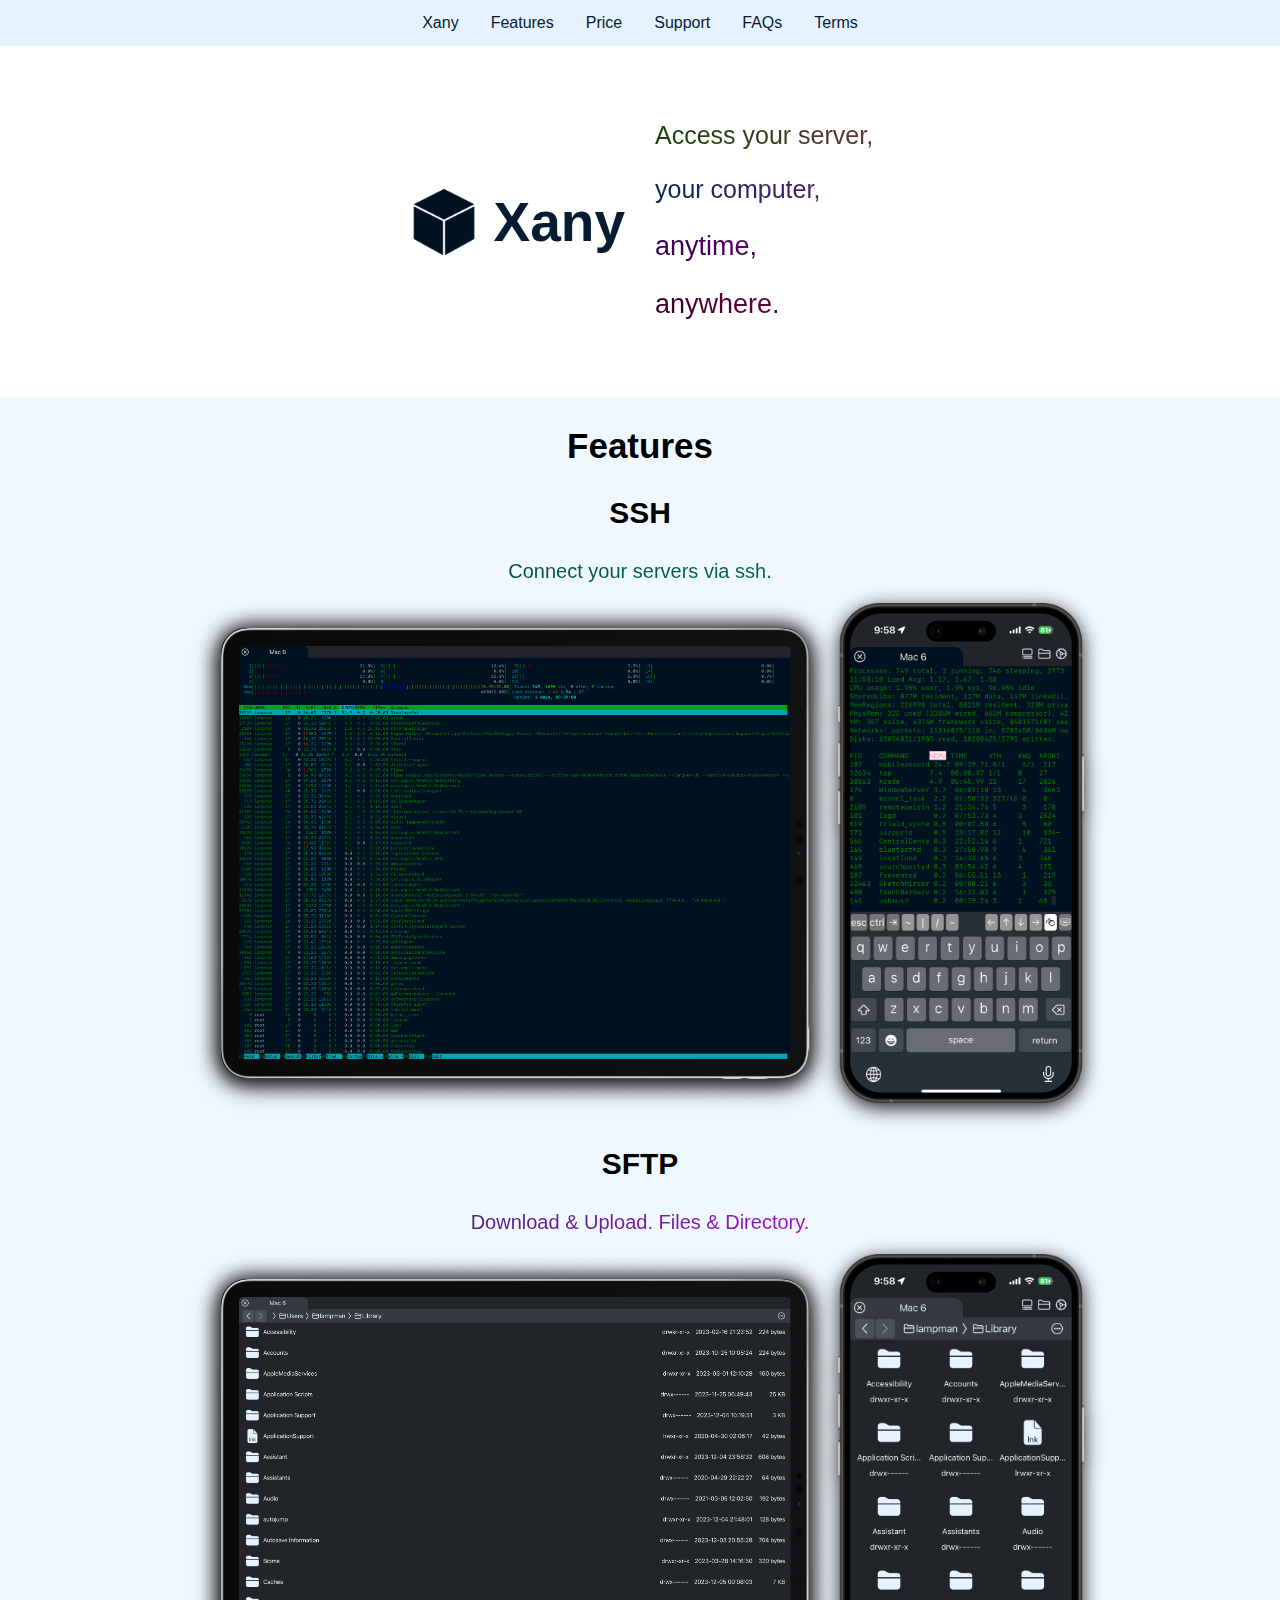
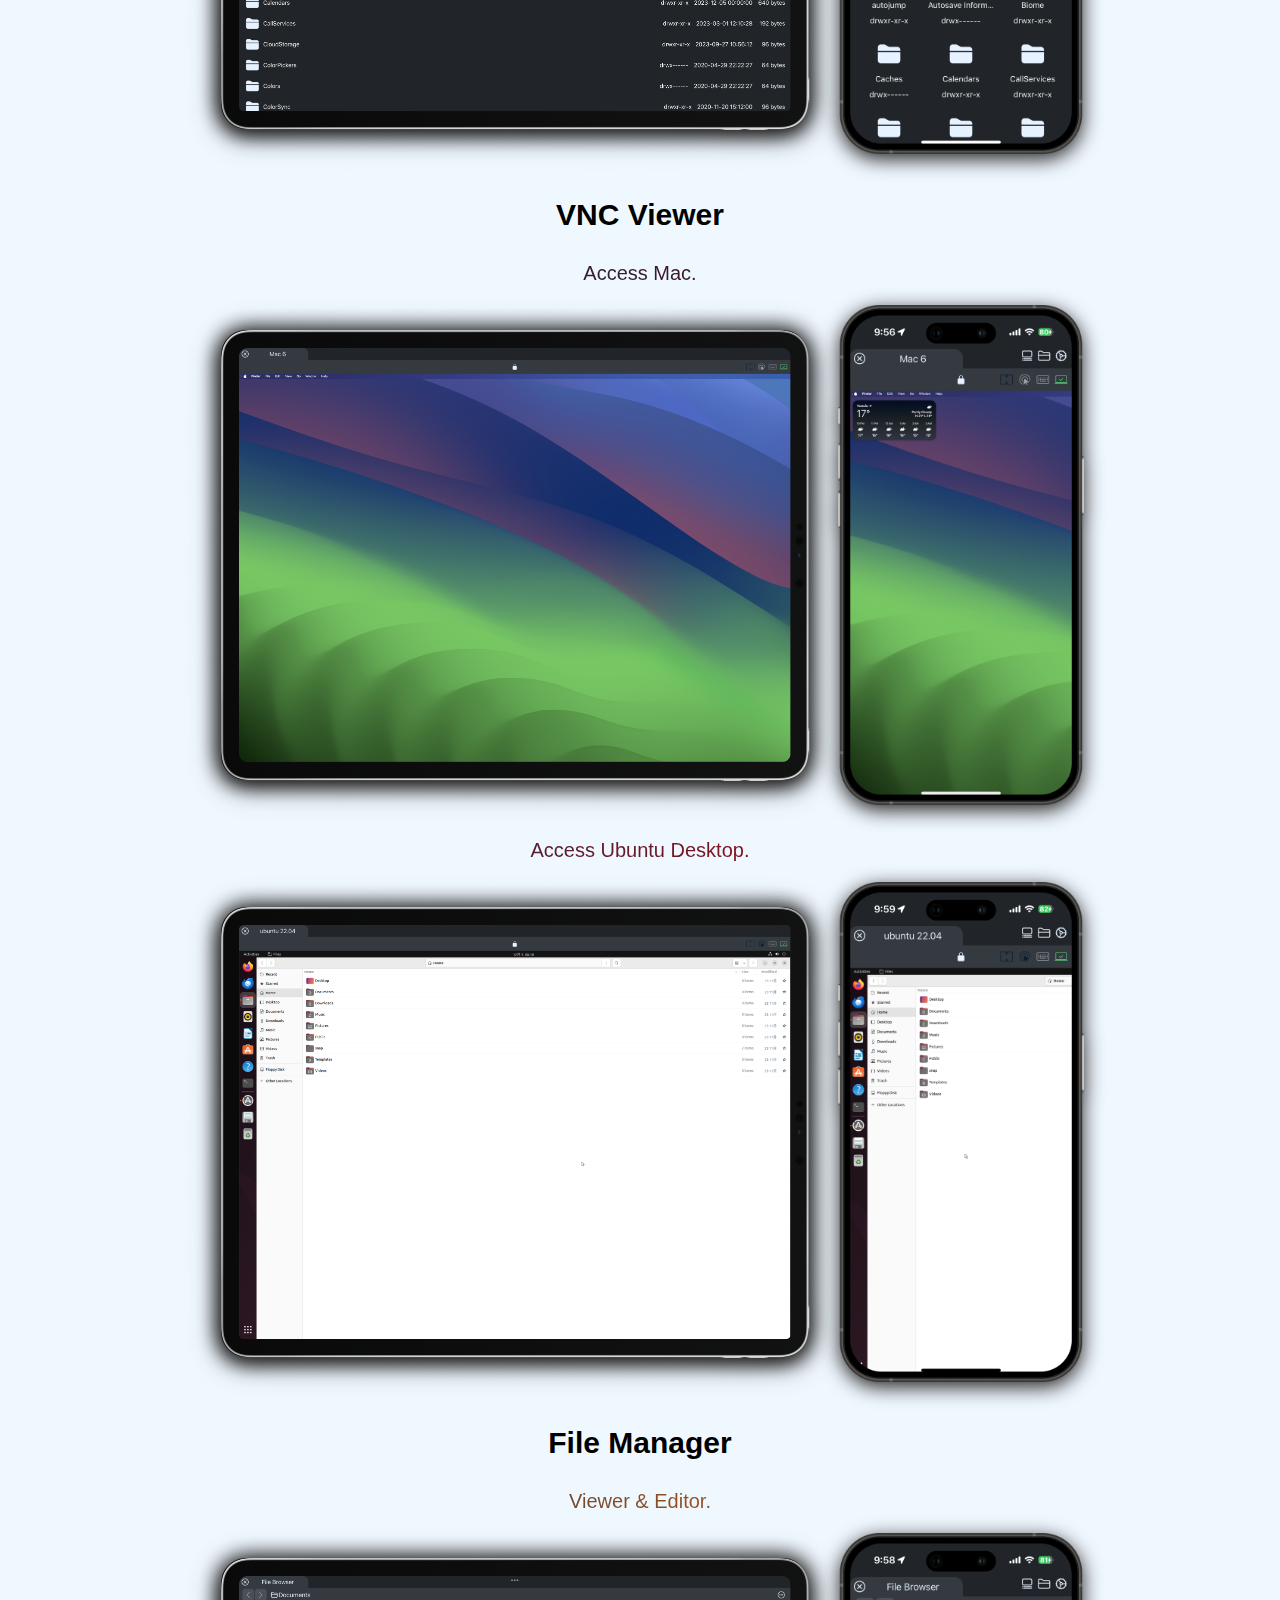
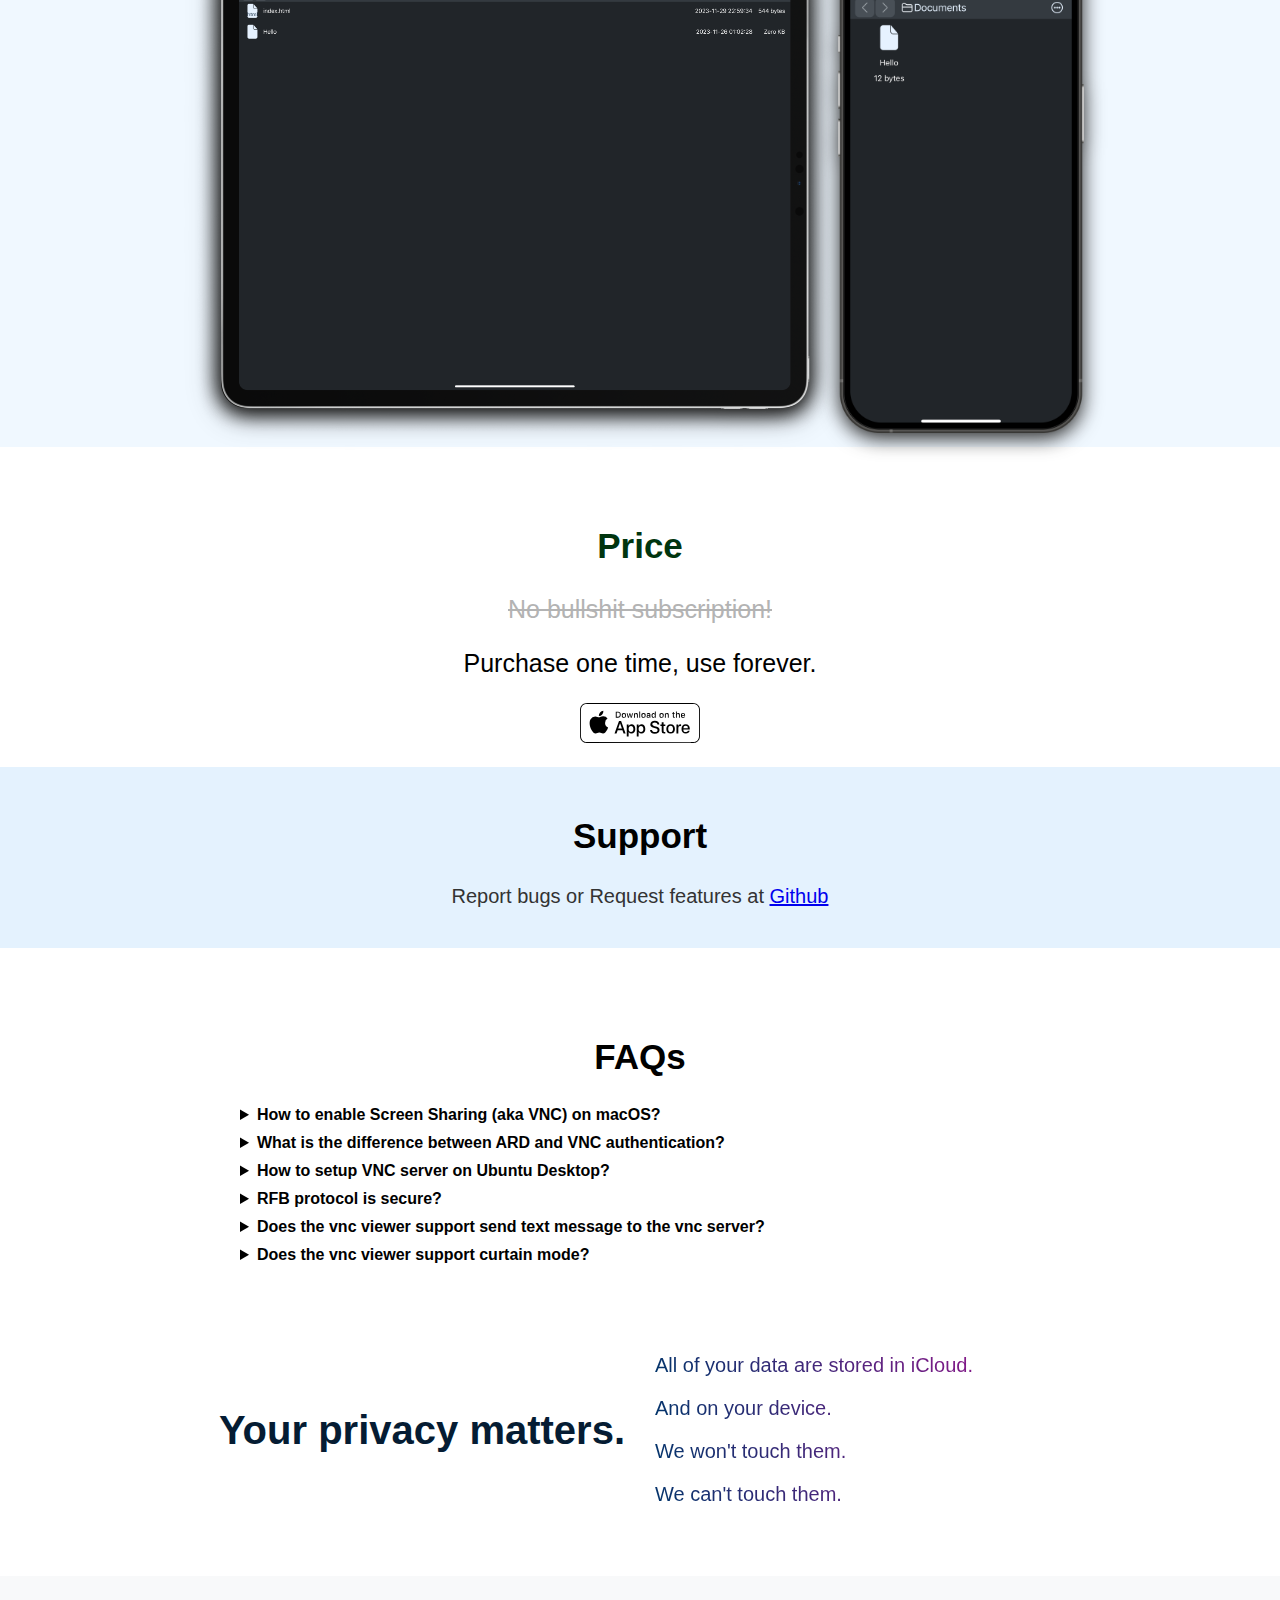
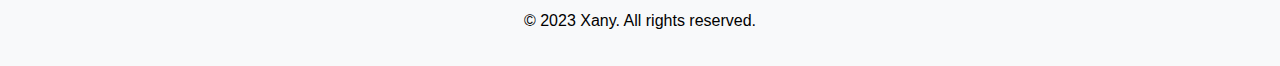
==== index.html @ 8e525871 "init" ====
<!DOCTYPE html>
<html lang="en">

<head>
<meta charset="UTF-8">
<meta name="viewport" content="width=device-width, initial-scale=1.0">
<title>Xany</title>
<style>

body {
  margin: 0;
  font-family: Arial, Helvetica, sans-serif;
  color: #000;
  background-color: #fff;
}

.dark-mode {
  color: #fff;
  background-color: #333;
}

.nav {
  display: flex;
  justify-content: center;
  align-items: center;
  background-color: #E6F2FF;
}

ul {
  list-style-type: none;
  margin: 0;
  padding: 0;
  overflow: hidden;
}

li {
  float: left;
}

li a {
  display: block;
  color: #051C33;
  text-align: center;
  padding: 14px 16px;
  text-decoration: none;
}

li a:hover {
  background-color: #B2D8FF;
}

.center {
  display: flex;
  justify-content: center;
  list-style-type: none;
}

.title {
  text-align: center;
  font-size: 35px;
}

.subtitle {
  text-align: center;
  font-size: 30px;
}

.header-container {
  margin-top: 50px;
  align-items: center;
  display: flex;
}

.column-left {
  flex: 1;
  text-align: right;
  margin-right: 15px;
}

.column-right {
  flex: 1;
  text-align: left;
  margin-left: 15px;
}

.logo-container {
  display: flex;
  align-items: center;
}

.logo {
  display: block;
  margin-left: auto;
  width: 100px;
  height: 100px;
}


/* features css */
.features-container {
  margin-top: 50px;
  display: flex;
  flex-direction: column;
  align-items: center;
  justify-content: center;
  text-align: center;
  background-color: aliceblue;
}

.features-img {
  margin-bottom: 10px;
  width: auto;
  height: 500px;
  -webkit-filter: drop-shadow(0px 5px 10px #222);
  filter: drop-shadow(0px 5px 10px #222);
}

/* price */
.price-container {
  margin-top: 50px;
  display: flex;
  flex-direction: column;
  align-items: center;
  justify-content: center;
  text-align: center;
  background-color: #fff;
}

/* support */
.support-container {
  margin: auto;
  padding: 20px;
  background-color: rgb(228, 242, 254);
}

/* faq */
.faq-container {
  max-width: 800px;
  margin: 50px auto;
  padding: 10px;
  width: 100%;
  display: flex;
  flex-direction: column;
  align-items: left;
  justify-content: left;
  text-align: left;
}

.faq-summary {
  margin-top: 10px;
  text-align: left;
  font-weight: bold;
  cursor: pointer;
}

.faq-details {
  margin-bottom: 10px;
}

.faq-p {
  padding-left: 20px;
  margin-bottom: 5px;
}

.faq-cmdtext {
  color: #fff;
  background-color: rgba(10, 5, 42, 0.5);
  border-radius: 5px;
  padding: 5px;
}

.faq-tabtext {
  color: #fff;
  background-color: rgba(29, 56, 126, 0.5);
  border-radius: 5px;
  padding: 5px;
}

.faq-apptext {
  color: #fff;
  background-color: rgba(87, 87, 87, 0.5);
  border-radius: 5px;
  padding: 5px;
}

.privacy-container {
  margin-top: 50px;
  margin-bottom: 50px;
  text-align: center;
  display: flex;
  justify-content: space-between;
  align-items: center;
}

</style>
</head>

<body>
<div class="nav">
  <ul class="center">
    <li><a href="https://xany.app">Xany</a></li>
    <li><a href="#features">Features</a></li>
    <li><a href="#price">Price</a></li>
    <li><a href="#support">Support</a></li>
    <li><a href="#faqs">FAQs</a></li>
    <li><a href="terms.html">Terms</a></li>
  </ul>
</div>

<div class="header-container">
  <div class="column-left">
    <div class="logo-container">
      <img class="logo" src="images/icon.jpg" alt="logo">
      <h1 style="font-size: 55px; color: #051C33;">Xany</h1>
    </div>
  </div>
  <div class="column-right">
    <p style="background: linear-gradient(45deg, #0c4900, #ff00a6); -webkit-background-clip: text; -webkit-text-fill-color: transparent; font-size: 25px;">Access your server,</p>
    <p style="background: linear-gradient(45deg, #002b55, #ff00a6); -webkit-background-clip: text; -webkit-text-fill-color: transparent; font-size: 25px;">your computer,</p>
    <p style="background: linear-gradient(45deg, #320051, #ff00a6); -webkit-background-clip: text; -webkit-text-fill-color: transparent; font-size: 27px;">anytime,</p>
    <p style="background: linear-gradient(45deg, #390025, #ff00a6); -webkit-background-clip: text; -webkit-text-fill-color: transparent; font-size: 27px;">anywhere.</p>
  </div>
</div>

<div class="features-container">
  <section id="features">
    <h2 class="title">Features</h2>
    <section id="ssh">
      <h3 class="subtitle">SSH</h3>
      <p style="background: linear-gradient(45deg, #072e55, #008839); -webkit-background-clip: text; -webkit-text-fill-color: transparent; font-size: 20px;">
        Connect your servers via ssh.
      </p>
      <img class="features-img" src="images/iPad_Pro_ssh.png" alt="ssh">
      <img class="features-img" src="images/iphone15pro_ssh.png" alt="ssh">
    </section>
    <section id="sftp">
      <h3 class="subtitle">SFTP</h3>
      <p style="background: linear-gradient(45deg, #0F2E4C, #e600ff); -webkit-background-clip: text; -webkit-text-fill-color: transparent; font-size: 20px;">
        Download & Upload. Files & Directory.
      </p>
      <img class="features-img" src="images/iPad_Pro_sftp.png" alt="sftp">
      <img class="features-img" src="images/iphone15pro_sftp.png" alt="sftp">
    </section>
    <section id="vnc">
      <h3 class="subtitle">VNC Viewer</h3>
      <p style="background: linear-gradient(45deg, #0F2E4C, #5f0909); -webkit-background-clip: text; -webkit-text-fill-color: transparent; font-size: 20px;">
        Access Mac.
      </p>
      <img class="features-img" src="images/iPad_Pro_mac_vnc.png" alt="vnc">
      <img class="features-img" src="images/iphone15pro_mac_vnc.png" alt="vnc">
      <p style="background: linear-gradient(45deg, #0F2E4C, #c40202); -webkit-background-clip: text; -webkit-text-fill-color: transparent; font-size: 20px;">
        Access Ubuntu Desktop.
      </p>
      <img class="features-img" src="images/iPad_Pro_ubuntu_vnc.png" alt="vnc">
      <img class="features-img" src="images/iphone15pro_ubuntu_vnc.png" alt="vnc">
    </section>
    <section id="filemanager">
      <h3 class="subtitle">File Manager</h3>
      <p style="background: linear-gradient(45deg, #0F2E4C, #FF6B00); -webkit-background-clip: text; -webkit-text-fill-color: transparent; font-size: 20px;">
        Viewer & Editor.
      </p>
      <img class="features-img" src="images/iPad_Pro_filemanager.png" alt="filemanager">
      <img class="features-img" src="images/iphone15pro_filemanager.png" alt="filemanager">
    </section>
  </section>
</div>

<div class="price-container">
  <section id="price">
    <h2 class="title" style="color: #00350f">Price</h2>
    <div style="margin-bottom: 20px;">
      <p style="text-align: center; font-size: 25px; color: rgb(179, 179, 179); text-decoration: line-through;">No bullshit subscription!</p>
      <p style="text-align: center; font-size: 25px; color: #000000;">Purchase one time, use forever.</p>
      <img src="images/appstore.svg" alt="Price">
    </div>
  </section>
</div>

<div class="support-container">
  <section id="support">
    <h2 class="title">Support</h2>
    <p style="text-align: center; font-size: 20px; color: #333;">Report bugs or Request features at <a href="https://github.com/XanyApp/Xany">Github</a></p>
  </section>
</div>

<div class="faq-container">
  <section id="faqs">
    <h2 class="title">FAQs</h2>
    <details class="faq-details">
      <summary class="faq-summary">How to enable Screen Sharing (aka VNC) on macOS?</summary>
      <p class="faq-p">Open <span class="faq-apptext">System Settings</span> -> <span class="faq-tabtext">General</span> -> <span class="faq-tabtext">Sharing</span> -> <span class="faq-tabtext">Screen Sharing</span>, turn on it.</p>
    </details>

    <details class="faq-details">
      <summary class="faq-summary">What is the difference between ARD and VNC authentication?</summary>
      <p class="faq-p">ARD authentication is used by Apple, it uses the username and the password which you used to login you computer to participate in the authentication.</p>
      <p class="faq-p">VNC authentication is one of the authentications in RFC, it uses the username as same as ARD, but you have to create your own password.</p>
    </details>

    <details class="faq-details">
      <summary class="faq-summary">How to setup VNC server on Ubuntu Desktop?</summary>
      <p class="faq-p">install the x11vnc server:</p>
      <p class="faq-p"><span class="faq-cmdtext">$ sudo apt install x11vnc</span></p>
      <p class="faq-p">check the current display manager:</p>
      <p class="faq-p"><span class="faq-cmdtext">$ cat /etc/X11/default-display-manager</span></p>
      <p class="faq-p">if it is not the lightdm, you should install it: </p>
      <p class="faq-p"><span class="faq-cmdtext">$ sudo apt install lightdm</span></p>
      <p class="faq-p"><span class="faq-cmdtext">$ sudo dpkg-reconfigure lightdm</span></p>
    </details>

    <details class="faq-details">
      <summary class="faq-summary">RFB protocol is secure?</summary>
      <p class="faq-p">No! Only the handshake phase is secure, the others is insecure. There's why you should connect to your VNC server over SSH on public network.</p>
    </details>

    <details class="faq-details">
      <summary class="faq-summary">Does the vnc viewer support send text message to the vnc server?</summary>
      <p class="faq-p">Yes and no. Since both the x11vnc and built-in vnc server on macOS are not support this feature, it does not make sense enabled this feature at the client side.</p>
    </details>

    <details class="faq-details">
      <summary class="faq-summary">Does the vnc viewer support curtain mode?</summary>
      <p class="faq-p">No.</p>
    </details>
  </section>
</div>

<div class="privacy-container">
  <div class="column-left">
    <h1 style="font-size: 40px; color: #051C33;">Your privacy matters.</h1>
  </div>
  <div class="column-right">
    <p style="background: linear-gradient(45deg, #00356a, #ff00a6); -webkit-background-clip: text; -webkit-text-fill-color: transparent; font-size: 20px;">
      All of your data are stored in iCloud.
    </p>
    <p style="background: linear-gradient(45deg, #00356a, #ff00a6); -webkit-background-clip: text; -webkit-text-fill-color: transparent; font-size: 20px;">
      And on your device.
    </p>
    <p style="background: linear-gradient(45deg, #00356a, #ff00a6); -webkit-background-clip: text; -webkit-text-fill-color: transparent; font-size: 20px;">
      We won't touch them.</br>
    </p>
    <p style="background: linear-gradient(45deg, #00356a, #ff00a6); -webkit-background-clip: text; -webkit-text-fill-color: transparent; font-size: 20px;">
      We can't touch them.</br>
    </p>
  </div>
</div>

</body>

<footer style="text-align: center; padding: 20px; background-color: #f8f9fa;">
  <p>© 2023 Xany. All rights reserved.</p>
</footer>

<script>
</script>

</html>
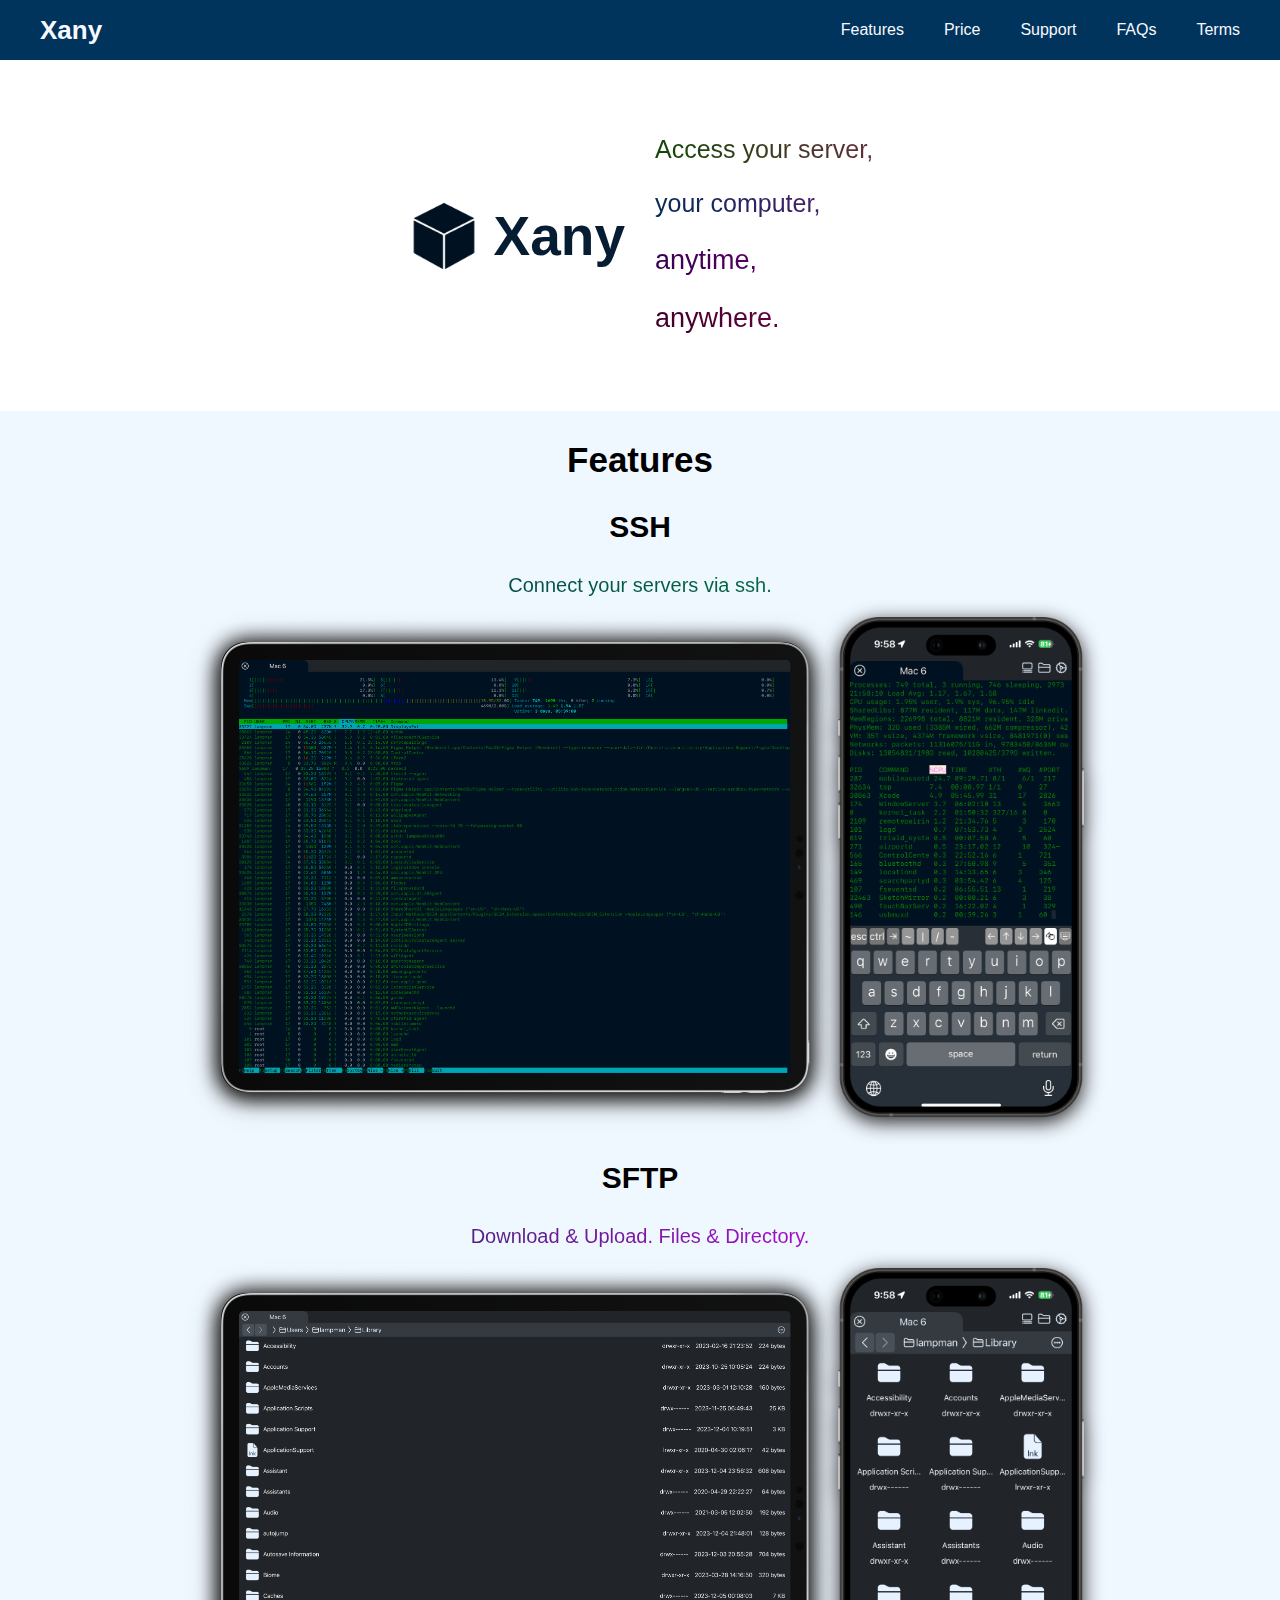
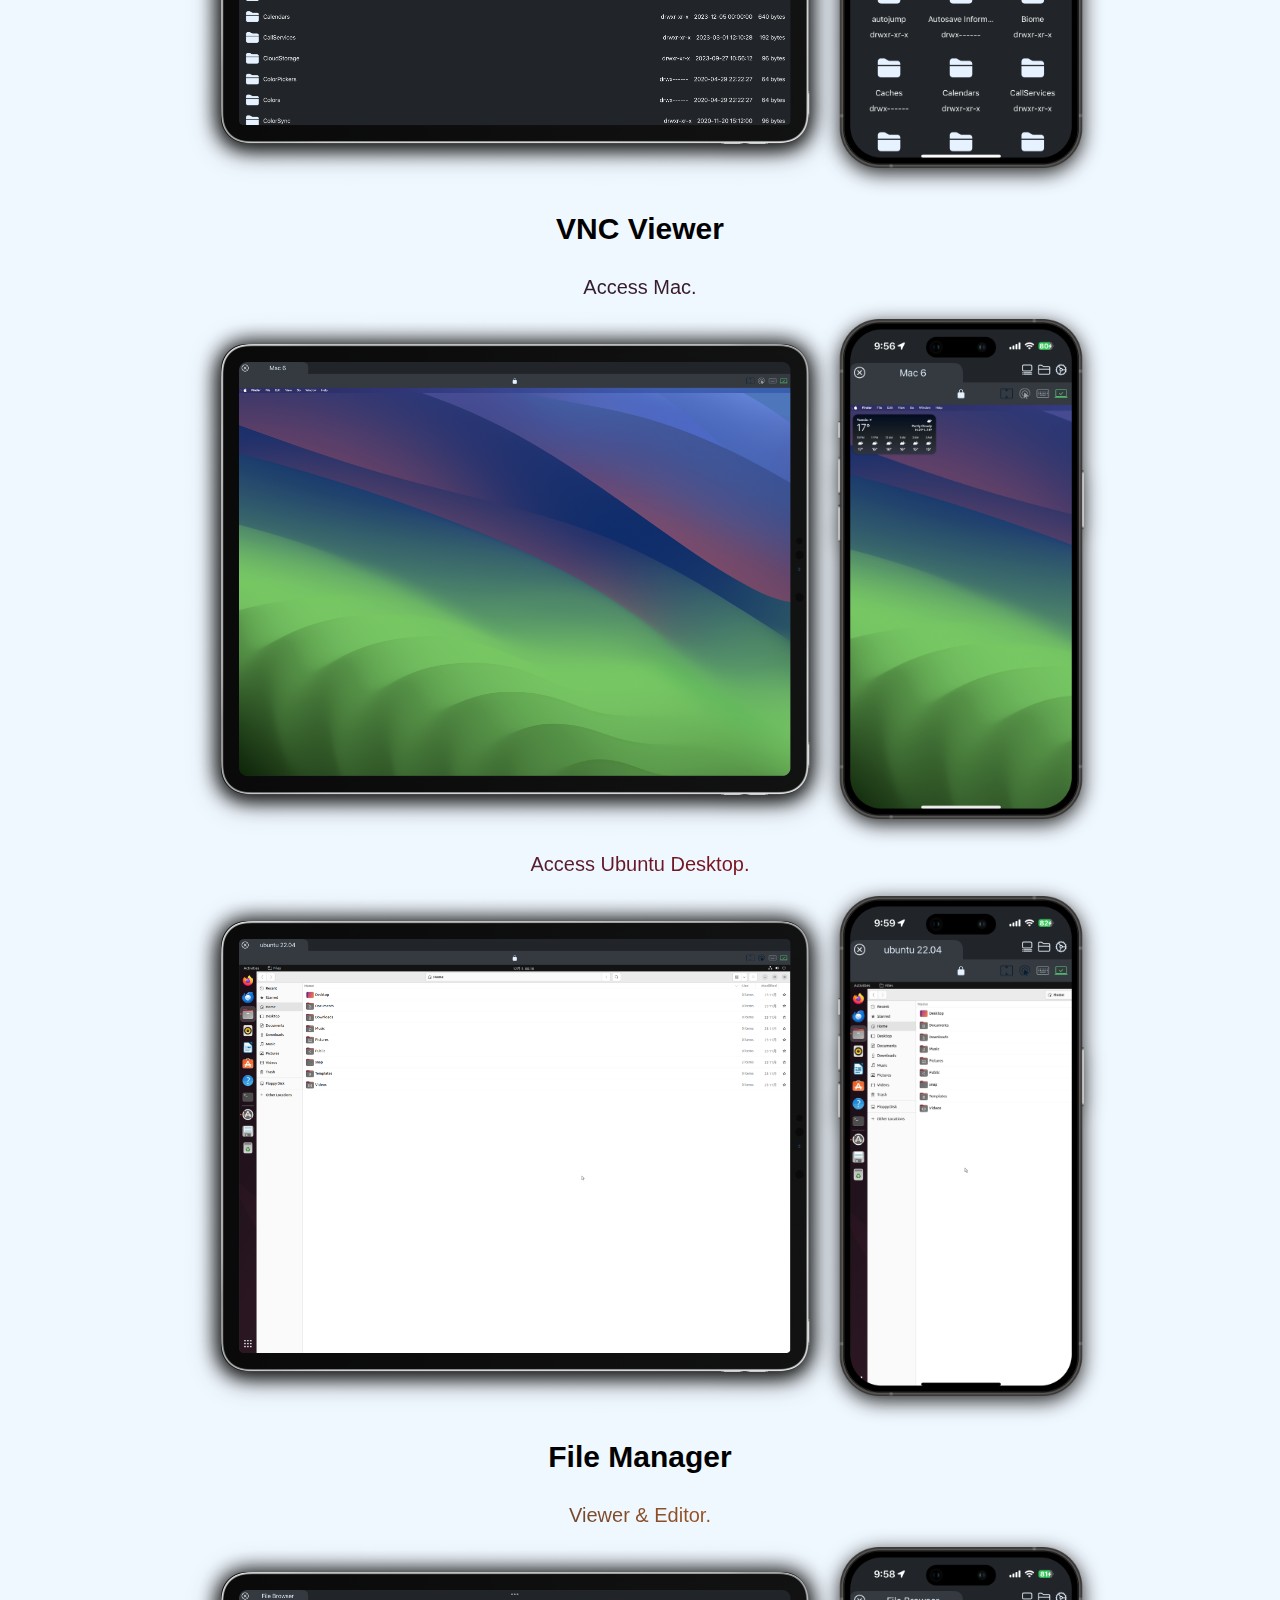
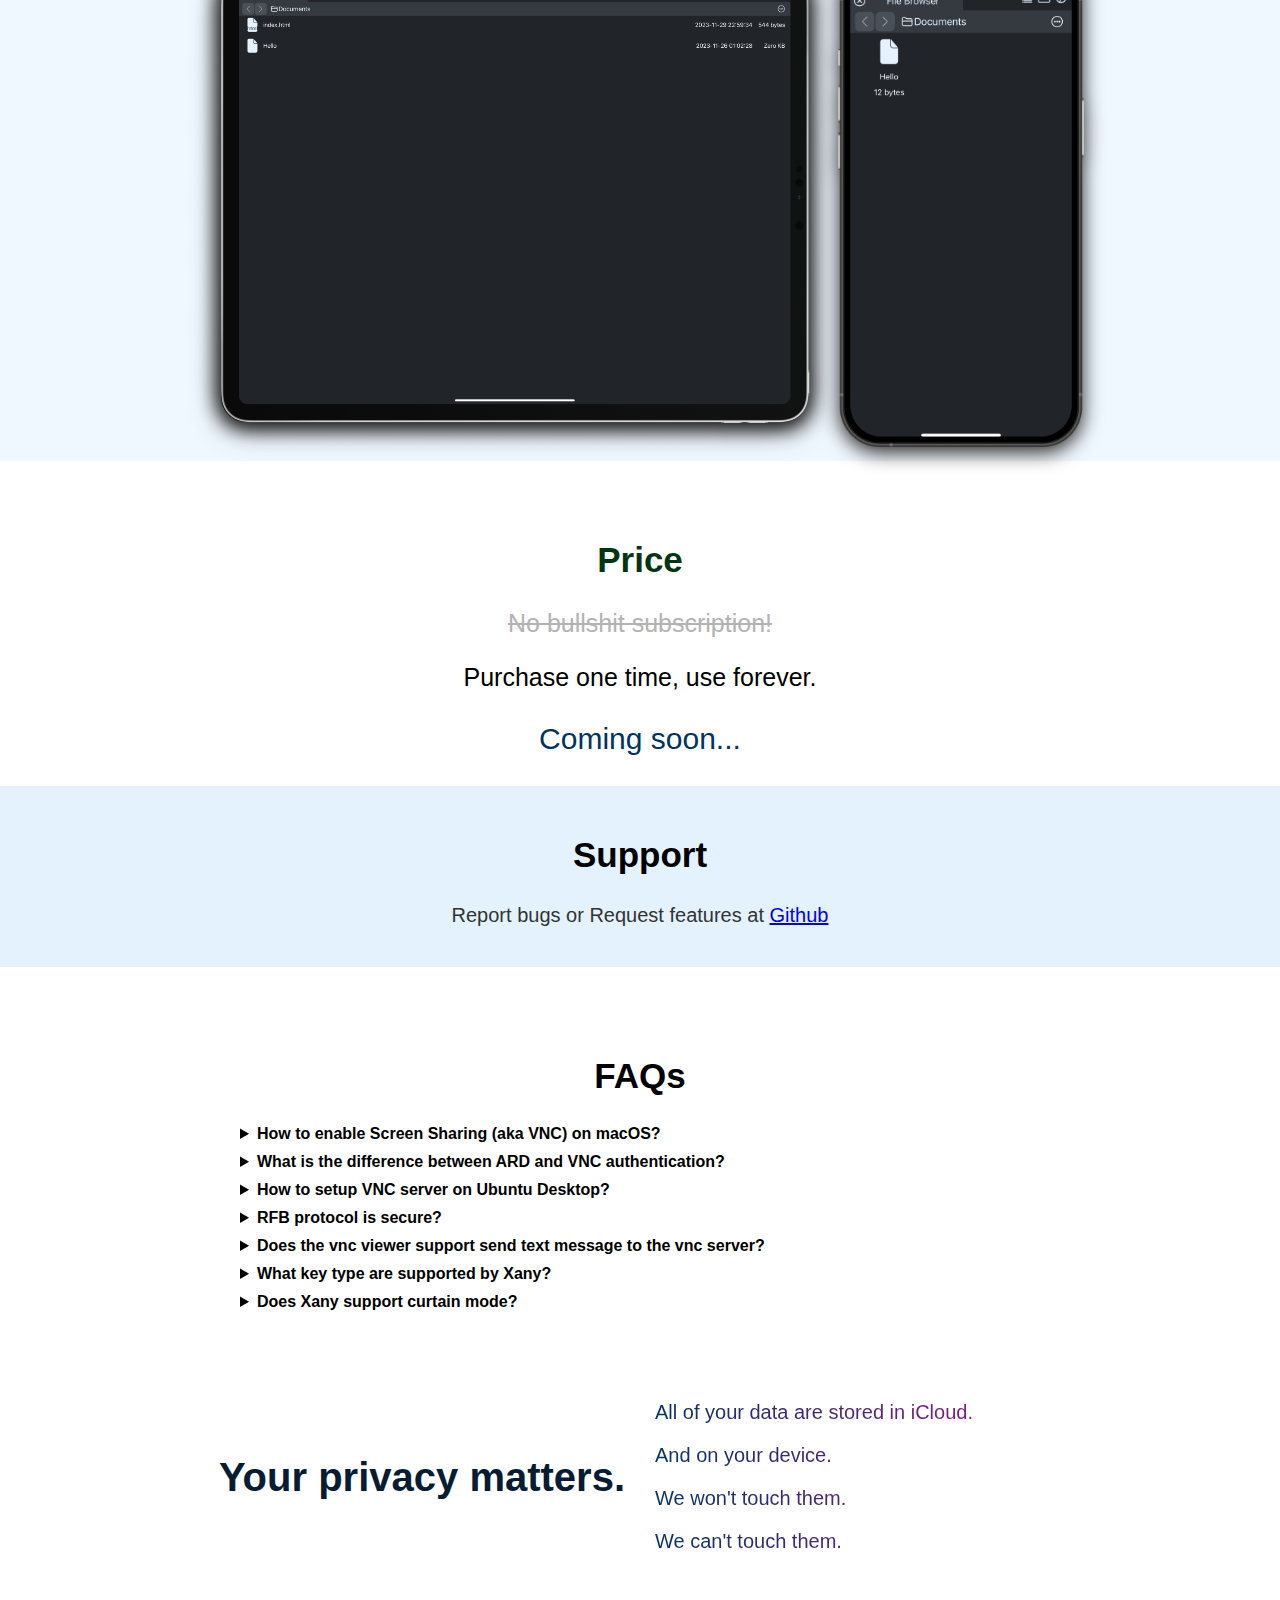
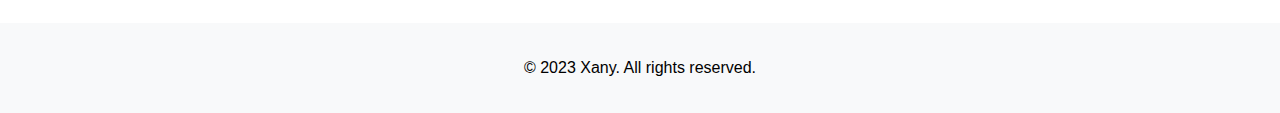
==== commit 24320a1b: "responsive navbar" ====
--- a/index.html
+++ b/index.html
@@ -14,41 +14,6 @@
   background-color: #fff;
 }
 
-.dark-mode {
-  color: #fff;
-  background-color: #333;
-}
-
-.nav {
-  display: flex;
-  justify-content: center;
-  align-items: center;
-  background-color: #E6F2FF;
-}
-
-ul {
-  list-style-type: none;
-  margin: 0;
-  padding: 0;
-  overflow: hidden;
-}
-
-li {
-  float: left;
-}
-
-li a {
-  display: block;
-  color: #051C33;
-  text-align: center;
-  padding: 14px 16px;
-  text-decoration: none;
-}
-
-li a:hover {
-  background-color: #B2D8FF;
-}
-
 .center {
   display: flex;
   justify-content: center;
@@ -63,6 +28,54 @@
 .subtitle {
   text-align: center;
   font-size: 30px;
+}
+
+.navigation-header {
+  background-color: #00345c;
+  padding: 0 15px;
+  height: 60px;
+  display: flex;
+  justify-content: center;
+  align-items: center;
+}
+
+nav {
+  width: 100%;
+  max-width: 1200px;
+  display: flex;
+  justify-content: space-between;
+  align-items: center;
+}
+
+.logo-container > a {
+  color: ghostwhite;
+  text-decoration: none;
+  font-weight: 700;
+  font-size: 26px;
+}
+
+.navigation-items {
+  display: flex;
+  gap: 40px;
+}
+
+.navigation-items > a {
+  color: ghostwhite;
+  text-decoration: none;
+  font-weight: 500;
+  font-size: 16px;
+  transition: .4s ease-in-out;
+}
+
+.navigation-items > a:hover {
+  color: rgb(92, 179, 254);
+}
+
+.hamburger {
+  display: none;
+  font-size: 20px;
+  font-weight: 800;
+  color: white;
 }
 
 .header-container {
@@ -192,20 +205,53 @@
   align-items: center;
 }
 
+@media screen and (max-width: 768px) {
+  .hamburger {
+    display: flex;
+    cursor: pointer;
+  }
+
+  .hamburger #closeHam {
+    display: none;
+  }
+
+  .navigation-items {
+    display: none;
+    flex-direction: column;
+    align-items: center;
+    position: absolute;
+    right: 0;
+    top: 50px;
+    background-color: rgb(0, 41, 83);
+    width: 100%;
+    height: auto;
+    padding-top: 30px;
+    padding-bottom: 30px;
+  }
+}
+
 </style>
 </head>
 
 <body>
-<div class="nav">
-  <ul class="center">
-    <li><a href="https://xany.app">Xany</a></li>
-    <li><a href="#features">Features</a></li>
-    <li><a href="#price">Price</a></li>
-    <li><a href="#support">Support</a></li>
-    <li><a href="#faqs">FAQs</a></li>
-    <li><a href="terms.html">Terms</a></li>
-  </ul>
-</div>
+<header class="navigation-header">
+  <nav>
+    <div class="logo-container">
+      <a href="https://xany.app">Xany</a>
+    </div>
+    <div class="navigation-items" id="navigation-items">
+      <a href="#features">Features</a>
+      <a href="#price">Price</a>
+      <a href="#support">Support</a>
+      <a href="#faqs">FAQs</a>
+      <a href="terms.html">Terms</a>
+    </div>
+    <div class="hamburger">
+      <span id="openHam">&#9776;</span>
+      <span id="closeHam">&#x2716;</span>
+    </div>
+  </nav>
+</header>
 
 <div class="header-container">
   <div class="column-left">
@@ -271,7 +317,7 @@
     <div style="margin-bottom: 20px;">
       <p style="text-align: center; font-size: 25px; color: rgb(179, 179, 179); text-decoration: line-through;">No bullshit subscription!</p>
       <p style="text-align: center; font-size: 25px; color: #000000;">Purchase one time, use forever.</p>
-      <img src="images/appstore.svg" alt="Price">
+      <p style="text-align: center; font-size: 30px; color: #00345c;">Coming soon...</p>
     </div>
   </section>
 </div>
@@ -306,6 +352,7 @@
       <p class="faq-p">if it is not the lightdm, you should install it: </p>
       <p class="faq-p"><span class="faq-cmdtext">$ sudo apt install lightdm</span></p>
       <p class="faq-p"><span class="faq-cmdtext">$ sudo dpkg-reconfigure lightdm</span></p>
+      <p class="faq-p">choose lightdm</p>
     </details>
 
     <details class="faq-details">
@@ -319,9 +366,15 @@
     </details>
 
     <details class="faq-details">
-      <summary class="faq-summary">Does the vnc viewer support curtain mode?</summary>
+      <summary class="faq-summary">What key type are supported by Xany?</summary>
+      <p class="faq-p">dsa, ecdsa, ed25519, and rsa. But OpenSSH is disabled dsa key by default since 7.0 release.</p>
+    </details>
+
+    <details class="faq-details">
+      <summary class="faq-summary">Does Xany support curtain mode?</summary>
       <p class="faq-p">No.</p>
     </details>
+
   </section>
 </div>
 
@@ -352,6 +405,18 @@
 </footer>
 
 <script>
+let openHam = document.querySelector('#openHam');
+let closeHam = document.querySelector('#closeHam');
+let navigationItems = document.querySelector('#navigation-items');
+
+const hamburgerEvent = (navigation, close, open) => {
+    navigationItems.style.display = navigation;
+    closeHam.style.display = close;
+    openHam.style.display = open;
+};
+
+openHam.addEventListener('click', () => hamburgerEvent("flex", "block", "none"));
+closeHam.addEventListener('click', () => hamburgerEvent("none", "none", "block"));
 </script>
 
 </html>
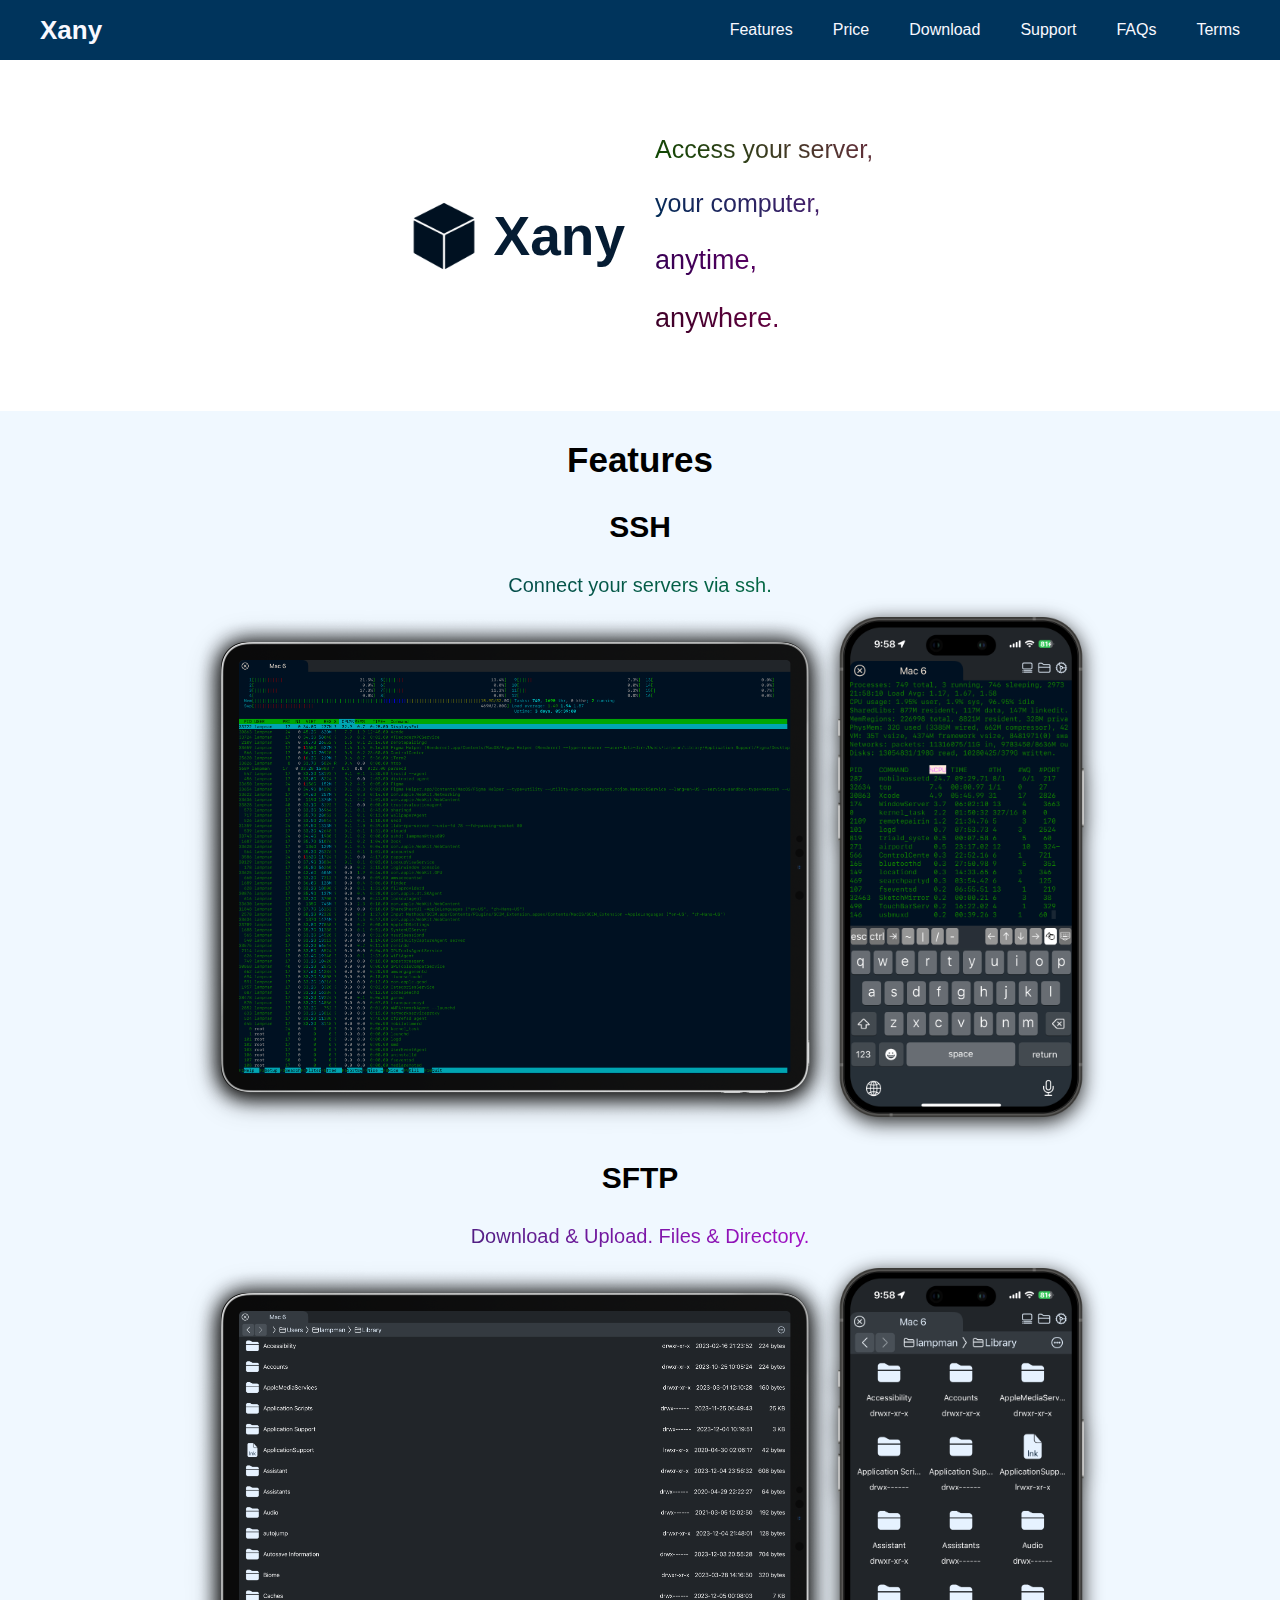
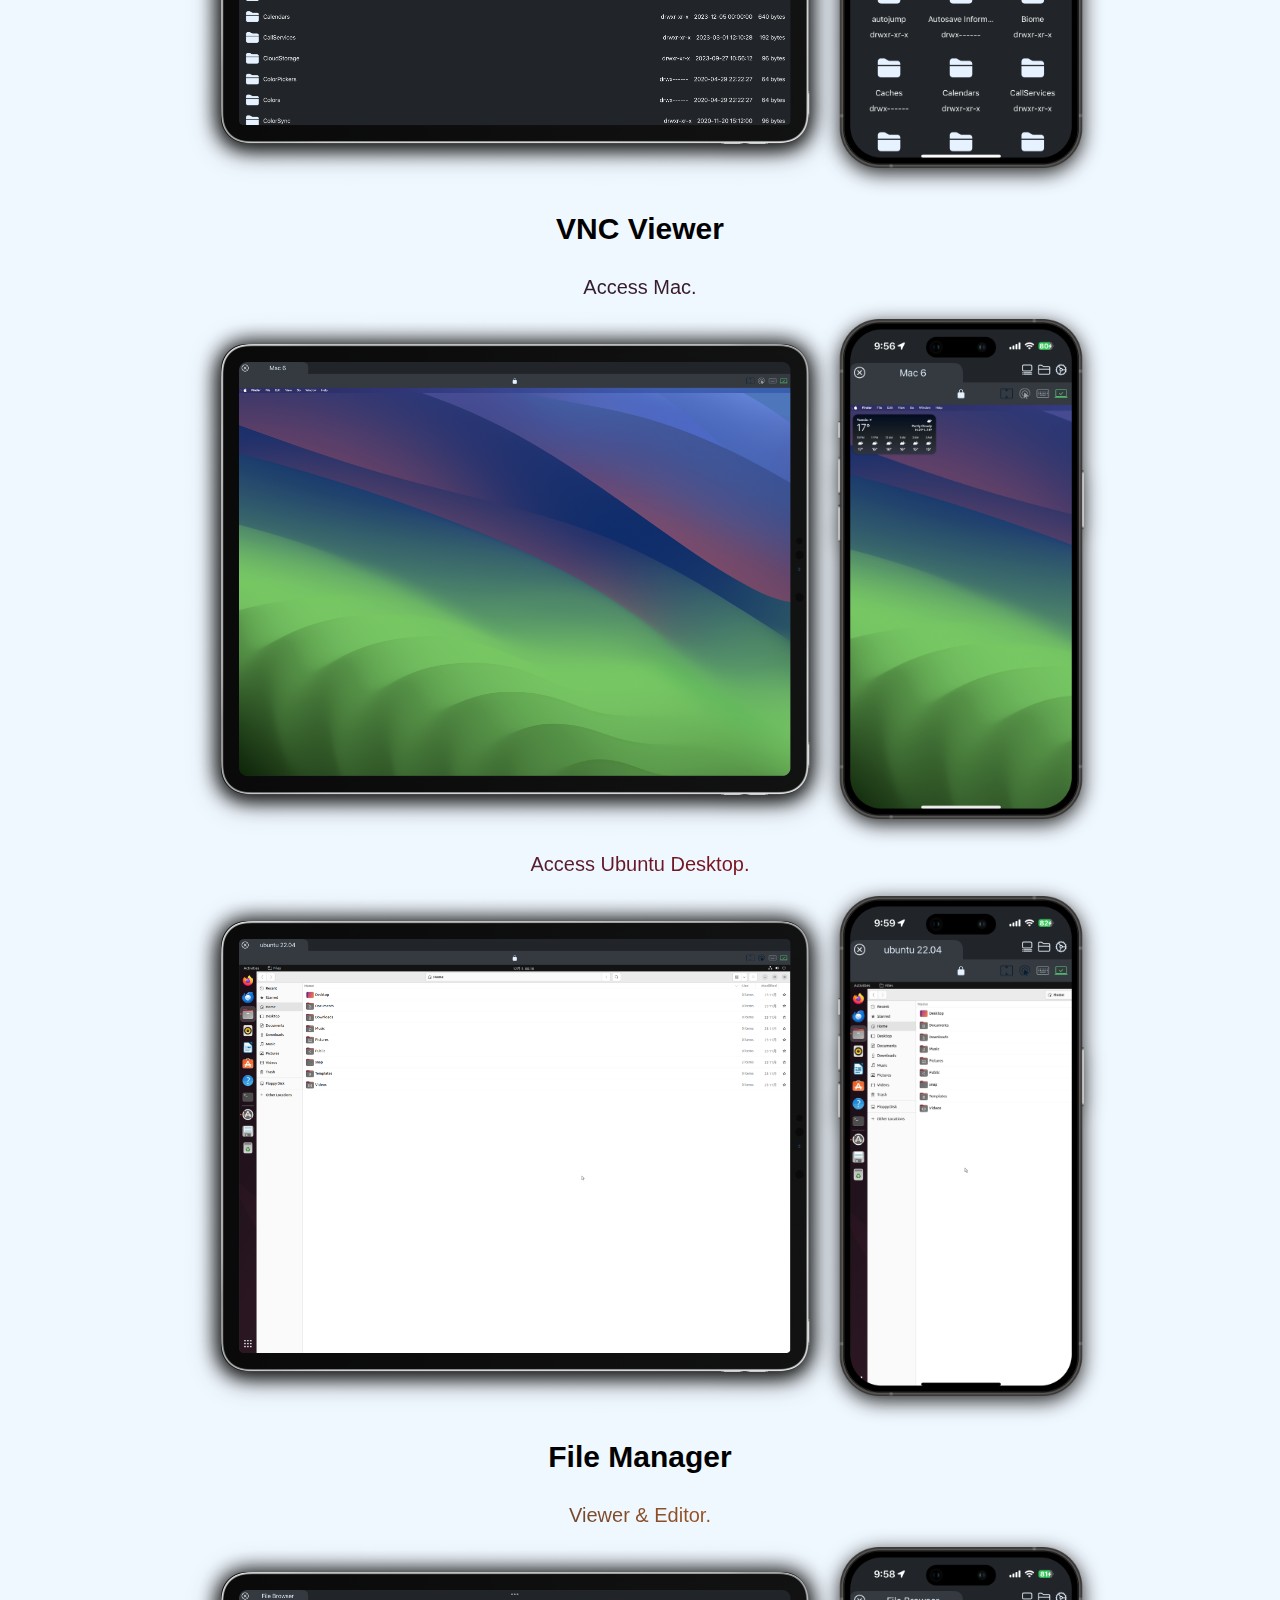
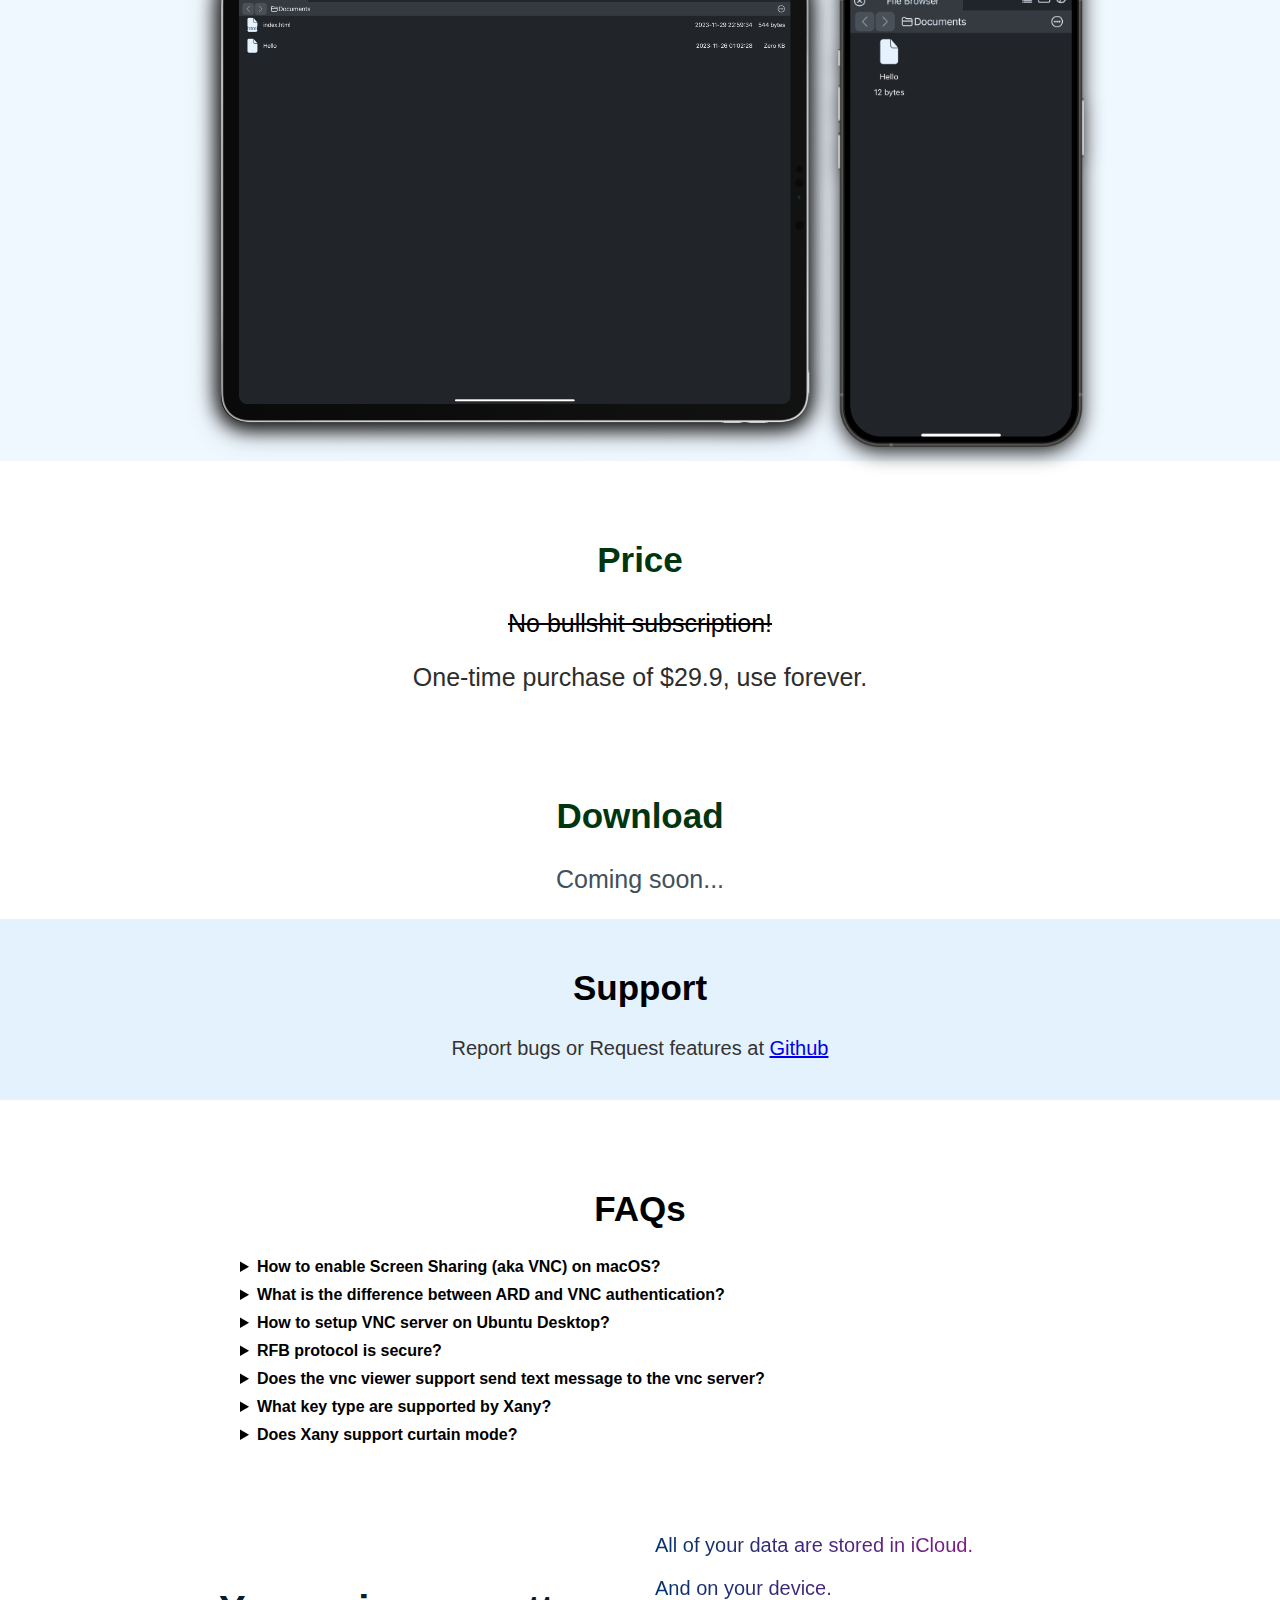
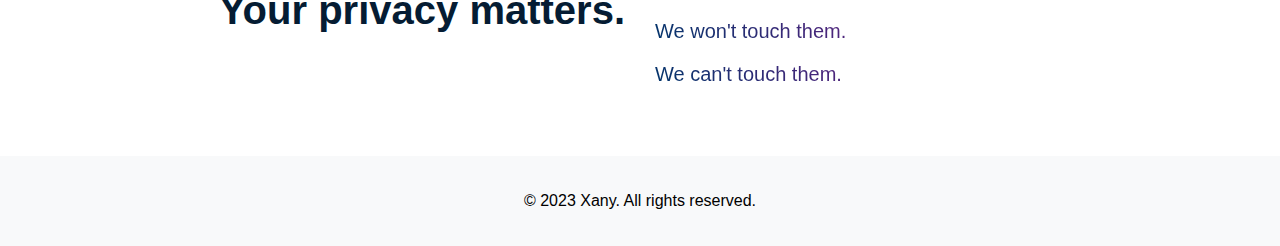
==== commit b90fc959: "update price" ====
--- a/index.html
+++ b/index.html
@@ -5,232 +5,7 @@
 <meta charset="UTF-8">
 <meta name="viewport" content="width=device-width, initial-scale=1.0">
 <title>Xany</title>
-<style>
-
-body {
-  margin: 0;
-  font-family: Arial, Helvetica, sans-serif;
-  color: #000;
-  background-color: #fff;
-}
-
-.center {
-  display: flex;
-  justify-content: center;
-  list-style-type: none;
-}
-
-.title {
-  text-align: center;
-  font-size: 35px;
-}
-
-.subtitle {
-  text-align: center;
-  font-size: 30px;
-}
-
-.navigation-header {
-  background-color: #00345c;
-  padding: 0 15px;
-  height: 60px;
-  display: flex;
-  justify-content: center;
-  align-items: center;
-}
-
-nav {
-  width: 100%;
-  max-width: 1200px;
-  display: flex;
-  justify-content: space-between;
-  align-items: center;
-}
-
-.logo-container > a {
-  color: ghostwhite;
-  text-decoration: none;
-  font-weight: 700;
-  font-size: 26px;
-}
-
-.navigation-items {
-  display: flex;
-  gap: 40px;
-}
-
-.navigation-items > a {
-  color: ghostwhite;
-  text-decoration: none;
-  font-weight: 500;
-  font-size: 16px;
-  transition: .4s ease-in-out;
-}
-
-.navigation-items > a:hover {
-  color: rgb(92, 179, 254);
-}
-
-.hamburger {
-  display: none;
-  font-size: 20px;
-  font-weight: 800;
-  color: white;
-}
-
-.header-container {
-  margin-top: 50px;
-  align-items: center;
-  display: flex;
-}
-
-.column-left {
-  flex: 1;
-  text-align: right;
-  margin-right: 15px;
-}
-
-.column-right {
-  flex: 1;
-  text-align: left;
-  margin-left: 15px;
-}
-
-.logo-container {
-  display: flex;
-  align-items: center;
-}
-
-.logo {
-  display: block;
-  margin-left: auto;
-  width: 100px;
-  height: 100px;
-}
-
-
-/* features css */
-.features-container {
-  margin-top: 50px;
-  display: flex;
-  flex-direction: column;
-  align-items: center;
-  justify-content: center;
-  text-align: center;
-  background-color: aliceblue;
-}
-
-.features-img {
-  margin-bottom: 10px;
-  width: auto;
-  height: 500px;
-  -webkit-filter: drop-shadow(0px 5px 10px #222);
-  filter: drop-shadow(0px 5px 10px #222);
-}
-
-/* price */
-.price-container {
-  margin-top: 50px;
-  display: flex;
-  flex-direction: column;
-  align-items: center;
-  justify-content: center;
-  text-align: center;
-  background-color: #fff;
-}
-
-/* support */
-.support-container {
-  margin: auto;
-  padding: 20px;
-  background-color: rgb(228, 242, 254);
-}
-
-/* faq */
-.faq-container {
-  max-width: 800px;
-  margin: 50px auto;
-  padding: 10px;
-  width: 100%;
-  display: flex;
-  flex-direction: column;
-  align-items: left;
-  justify-content: left;
-  text-align: left;
-}
-
-.faq-summary {
-  margin-top: 10px;
-  text-align: left;
-  font-weight: bold;
-  cursor: pointer;
-}
-
-.faq-details {
-  margin-bottom: 10px;
-}
-
-.faq-p {
-  padding-left: 20px;
-  margin-bottom: 5px;
-}
-
-.faq-cmdtext {
-  color: #fff;
-  background-color: rgba(10, 5, 42, 0.5);
-  border-radius: 5px;
-  padding: 5px;
-}
-
-.faq-tabtext {
-  color: #fff;
-  background-color: rgba(29, 56, 126, 0.5);
-  border-radius: 5px;
-  padding: 5px;
-}
-
-.faq-apptext {
-  color: #fff;
-  background-color: rgba(87, 87, 87, 0.5);
-  border-radius: 5px;
-  padding: 5px;
-}
-
-.privacy-container {
-  margin-top: 50px;
-  margin-bottom: 50px;
-  text-align: center;
-  display: flex;
-  justify-content: space-between;
-  align-items: center;
-}
-
-@media screen and (max-width: 768px) {
-  .hamburger {
-    display: flex;
-    cursor: pointer;
-  }
-
-  .hamburger #closeHam {
-    display: none;
-  }
-
-  .navigation-items {
-    display: none;
-    flex-direction: column;
-    align-items: center;
-    position: absolute;
-    right: 0;
-    top: 50px;
-    background-color: rgb(0, 41, 83);
-    width: 100%;
-    height: auto;
-    padding-top: 30px;
-    padding-bottom: 30px;
-  }
-}
-
-</style>
+<link rel="stylesheet" href="styles.css">
 </head>
 
 <body>
@@ -242,6 +17,7 @@
     <div class="navigation-items" id="navigation-items">
       <a href="#features">Features</a>
       <a href="#price">Price</a>
+      <a href="#download">Download</a>
       <a href="#support">Support</a>
       <a href="#faqs">FAQs</a>
       <a href="terms.html">Terms</a>
@@ -253,7 +29,8 @@
   </nav>
 </header>
 
-<div class="header-container">
+<main>
+<section class="header-container">
   <div class="column-left">
     <div class="logo-container">
       <img class="logo" src="images/icon.jpg" alt="logo">
@@ -266,9 +43,9 @@
     <p style="background: linear-gradient(45deg, #320051, #ff00a6); -webkit-background-clip: text; -webkit-text-fill-color: transparent; font-size: 27px;">anytime,</p>
     <p style="background: linear-gradient(45deg, #390025, #ff00a6); -webkit-background-clip: text; -webkit-text-fill-color: transparent; font-size: 27px;">anywhere.</p>
   </div>
-</div>
+</section>
 
-<div class="features-container">
+<section class="features-container">
   <section id="features">
     <h2 class="title">Features</h2>
     <section id="ssh">
@@ -309,18 +86,26 @@
       <img class="features-img" src="images/iphone15pro_filemanager.png" alt="filemanager">
     </section>
   </section>
-</div>
+</section>
 
-<div class="price-container">
+<section class="price-container">
   <section id="price">
     <h2 class="title" style="color: #00350f">Price</h2>
     <div style="margin-bottom: 20px;">
-      <p style="text-align: center; font-size: 25px; color: rgb(179, 179, 179); text-decoration: line-through;">No bullshit subscription!</p>
-      <p style="text-align: center; font-size: 25px; color: #000000;">Purchase one time, use forever.</p>
-      <p style="text-align: center; font-size: 30px; color: #00345c;">Coming soon...</p>
+      <p style="text-align: center; font-size: 25px; color: rgb(0, 0, 0); text-decoration: line-through;">No bullshit subscription!</p>
+      <p style="text-align: center; font-size: 25px; color: #2d2d2d;">One-time purchase of $29.9, use forever.</p>
     </div>
   </section>
-</div>
+</section>
+
+<section class="download-container">
+  <section id="download">
+    <h2 class="title" style="color: #00350f">Download</h2>
+    <div style="margin-bottom: 20px;">
+      <p style="text-align: center; font-size: 25px; color: #42505b;">Coming soon...</p>
+    </div>
+  </section>
+</section>
 
 <div class="support-container">
   <section id="support">
@@ -329,7 +114,7 @@
   </section>
 </div>
 
-<div class="faq-container">
+<section class="faq-container">
   <section id="faqs">
     <h2 class="title">FAQs</h2>
     <details class="faq-details">
@@ -376,9 +161,9 @@
     </details>
 
   </section>
-</div>
+</section>
 
-<div class="privacy-container">
+<section class="privacy-container">
   <div class="column-left">
     <h1 style="font-size: 40px; color: #051C33;">Your privacy matters.</h1>
   </div>
@@ -396,27 +181,15 @@
       We can't touch them.</br>
     </p>
   </div>
-</div>
-
-</body>
+</section>
+</main>
 
 <footer style="text-align: center; padding: 20px; background-color: #f8f9fa;">
   <p>© 2023 Xany. All rights reserved.</p>
 </footer>
 
-<script>
-let openHam = document.querySelector('#openHam');
-let closeHam = document.querySelector('#closeHam');
-let navigationItems = document.querySelector('#navigation-items');
+<script src="script.js"></script>
 
-const hamburgerEvent = (navigation, close, open) => {
-    navigationItems.style.display = navigation;
-    closeHam.style.display = close;
-    openHam.style.display = open;
-};
-
-openHam.addEventListener('click', () => hamburgerEvent("flex", "block", "none"));
-closeHam.addEventListener('click', () => hamburgerEvent("none", "none", "block"));
-</script>
+</body>
 
 </html>
--- a/styles.css
+++ b/styles.css
@@ -0,0 +1,233 @@
+body {
+  margin: 0;
+  font-family: Arial, Helvetica, sans-serif;
+  color: #000;
+  background-color: #fff;
+}
+
+.center {
+  display: flex;
+  justify-content: center;
+  list-style-type: none;
+}
+
+.title {
+  text-align: center;
+  font-size: 35px;
+}
+
+.subtitle {
+  text-align: center;
+  font-size: 30px;
+}
+
+.navigation-header {
+  background-color: #00345c;
+  padding: 0 15px;
+  height: 60px;
+  display: flex;
+  justify-content: center;
+  align-items: center;
+}
+
+nav {
+  width: 100%;
+  max-width: 1200px;
+  display: flex;
+  justify-content: space-between;
+  align-items: center;
+}
+
+.logo-container > a {
+  color: ghostwhite;
+  text-decoration: none;
+  font-weight: 700;
+  font-size: 26px;
+}
+
+.navigation-items {
+  display: flex;
+  gap: 40px;
+}
+
+.navigation-items > a {
+  color: ghostwhite;
+  text-decoration: none;
+  font-weight: 500;
+  font-size: 16px;
+  transition: .4s ease-in-out;
+}
+
+.navigation-items > a:hover {
+  color: rgb(92, 179, 254);
+}
+
+.hamburger {
+  display: none;
+  font-size: 20px;
+  font-weight: 800;
+  color: white;
+}
+
+.header-container {
+  margin-top: 50px;
+  align-items: center;
+  display: flex;
+}
+
+.column-left {
+  flex: 1;
+  text-align: right;
+  margin-right: 15px;
+}
+
+.column-right {
+  flex: 1;
+  text-align: left;
+  margin-left: 15px;
+}
+
+.logo-container {
+  display: flex;
+  align-items: center;
+}
+
+.logo {
+  display: block;
+  margin-left: auto;
+  width: 100px;
+  height: 100px;
+}
+
+
+/* features css */
+.features-container {
+  margin-top: 50px;
+  display: flex;
+  flex-direction: column;
+  align-items: center;
+  justify-content: center;
+  text-align: center;
+  background-color: aliceblue;
+}
+
+.features-img {
+  margin-bottom: 10px;
+  width: auto;
+  height: 500px;
+  -webkit-filter: drop-shadow(0px 5px 10px #222);
+  filter: drop-shadow(0px 5px 10px #222);
+}
+
+/* price */
+.price-container {
+  margin-top: 50px;
+  display: flex;
+  flex-direction: column;
+  align-items: center;
+  justify-content: center;
+  text-align: center;
+  background-color: #fff;
+}
+
+.download-container {
+  margin-top: 50px;
+  display: flex;
+  flex-direction: column;
+  align-items: center;
+  justify-content: center;
+  text-align: center;
+  background-color: #fff;
+}
+
+/* support */
+.support-container {
+  margin: auto;
+  padding: 20px;
+  background-color: rgb(228, 242, 254);
+}
+
+/* faq */
+.faq-container {
+  max-width: 800px;
+  margin: 50px auto;
+  padding: 10px;
+  width: 100%;
+  display: flex;
+  flex-direction: column;
+  align-items: left;
+  justify-content: left;
+  text-align: left;
+}
+
+.faq-summary {
+  margin-top: 10px;
+  text-align: left;
+  font-weight: bold;
+  cursor: pointer;
+}
+
+.faq-details {
+  margin-bottom: 10px;
+}
+
+.faq-p {
+  padding-left: 20px;
+  margin-bottom: 5px;
+}
+
+.faq-cmdtext {
+  color: #fff;
+  background-color: rgba(10, 5, 42, 0.5);
+  border-radius: 5px;
+  padding: 5px;
+}
+
+.faq-tabtext {
+  color: #fff;
+  background-color: rgba(29, 56, 126, 0.5);
+  border-radius: 5px;
+  padding: 5px;
+}
+
+.faq-apptext {
+  color: #fff;
+  background-color: rgba(87, 87, 87, 0.5);
+  border-radius: 5px;
+  padding: 5px;
+}
+
+.privacy-container {
+  margin-top: 50px;
+  margin-bottom: 50px;
+  text-align: center;
+  display: flex;
+  justify-content: space-between;
+  align-items: center;
+}
+
+@media screen and (max-width: 768px) {
+  .hamburger {
+    display: flex;
+    cursor: pointer;
+  }
+
+  .hamburger #closeHam {
+    display: none;
+  }
+
+  .navigation-items {
+    display: none;
+    flex-direction: column;
+    align-items: center;
+    position: absolute;
+    right: 0;
+    top: 50px;
+    background-color: rgb(0, 41, 83);
+    width: 100%;
+    height: auto;
+    padding-top: 30px;
+    padding-bottom: 30px;
+  }
+}
+
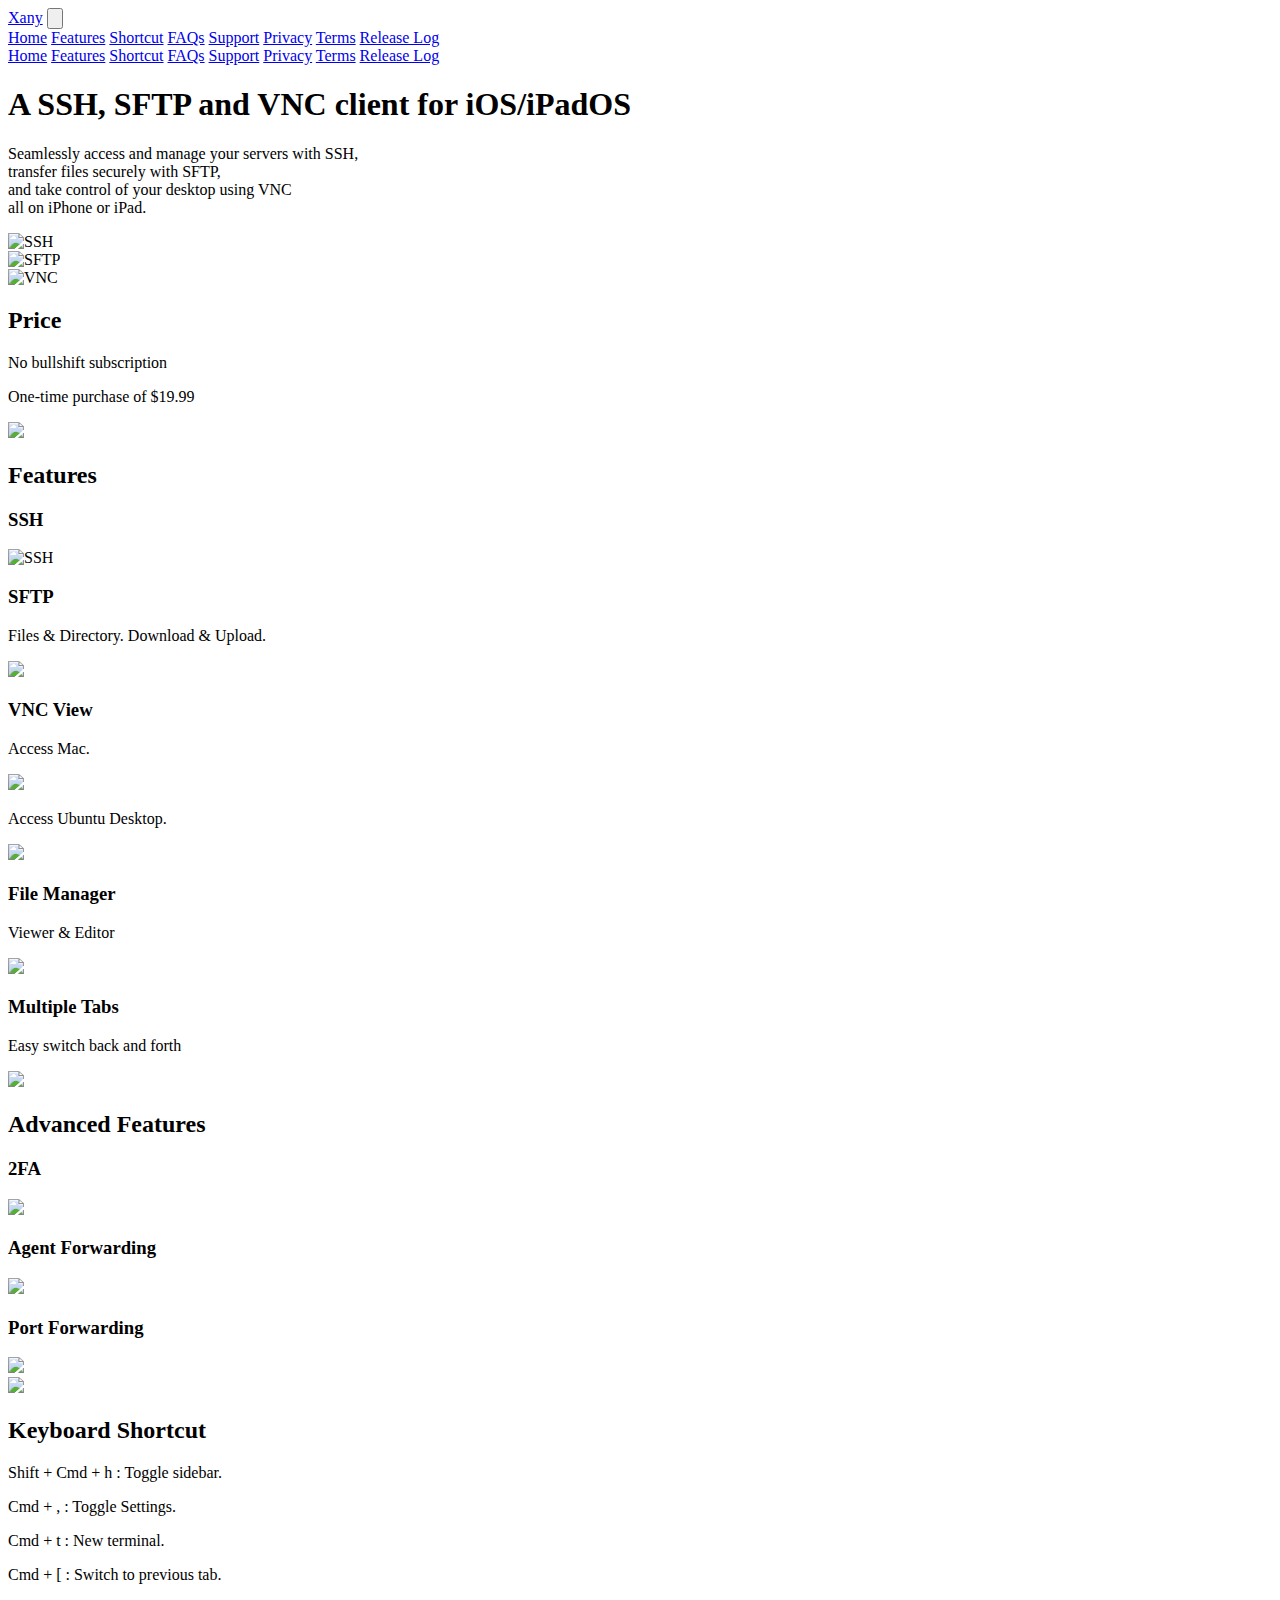
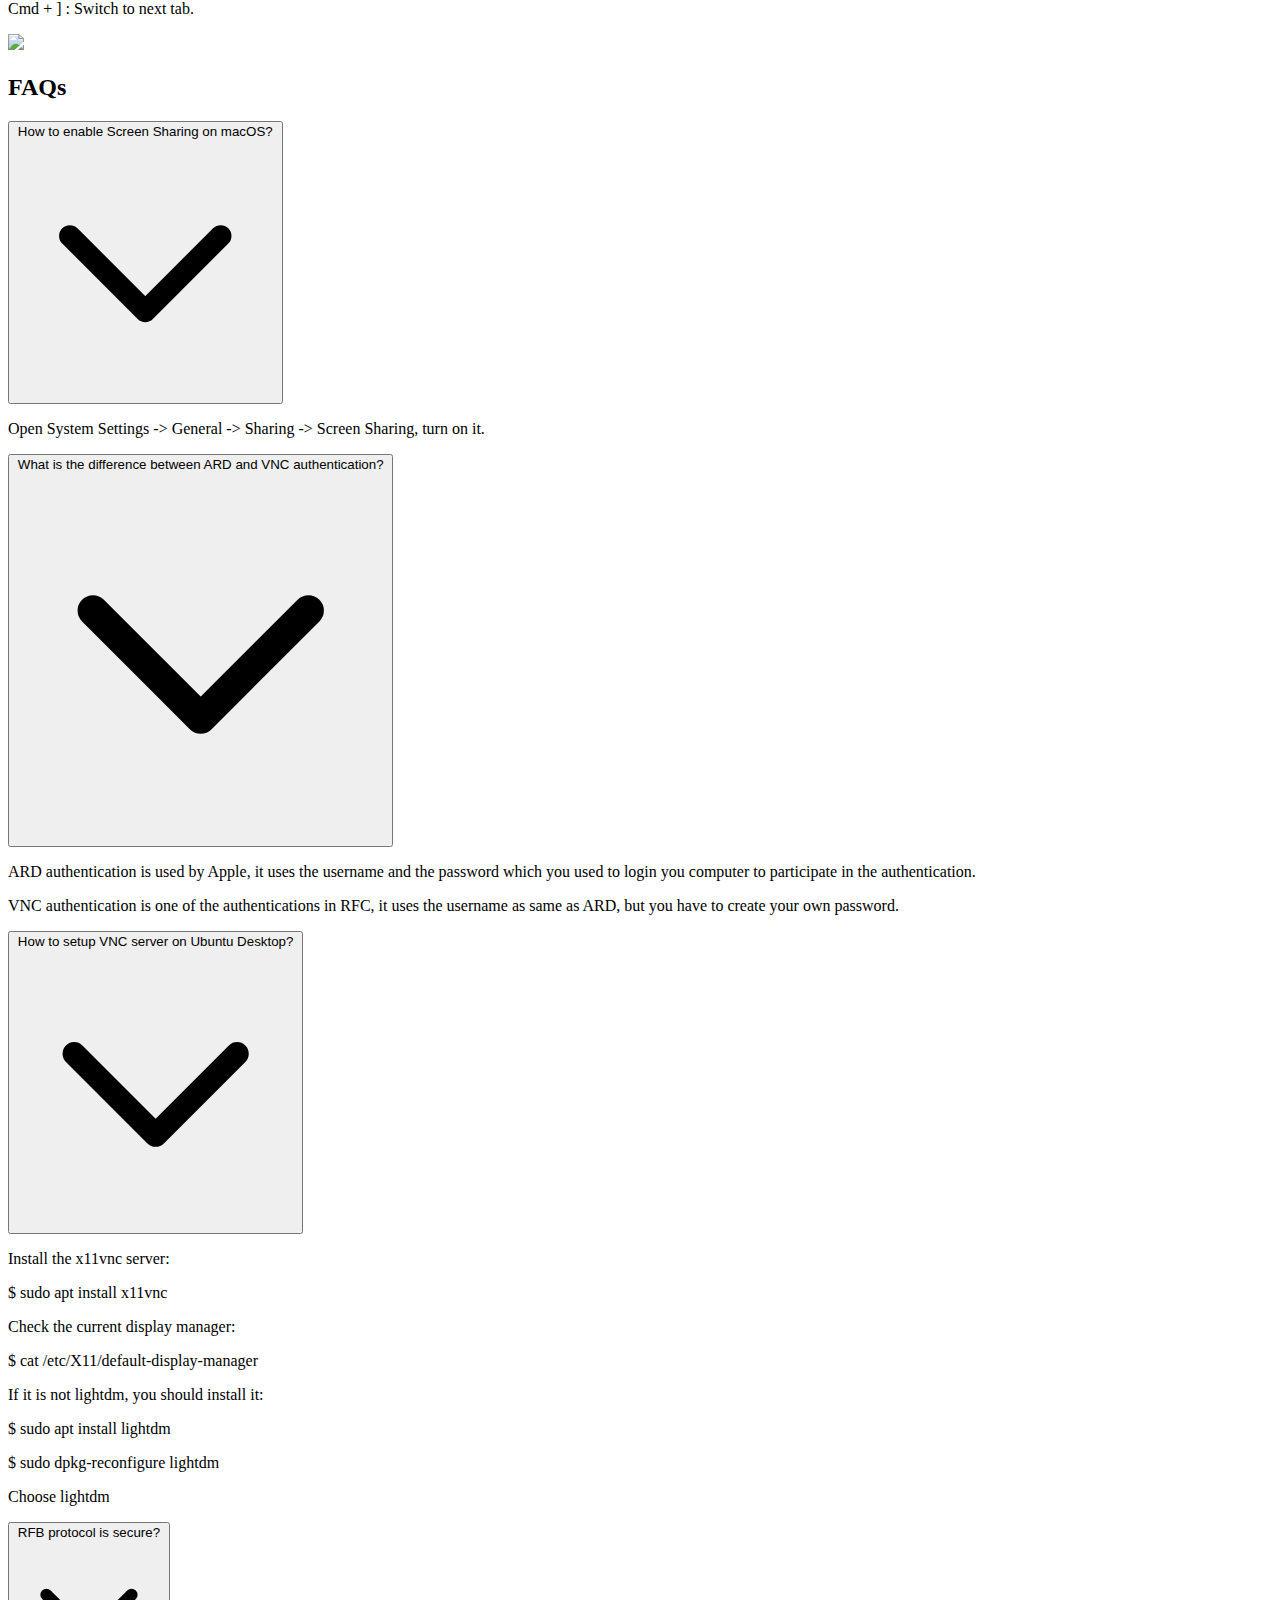
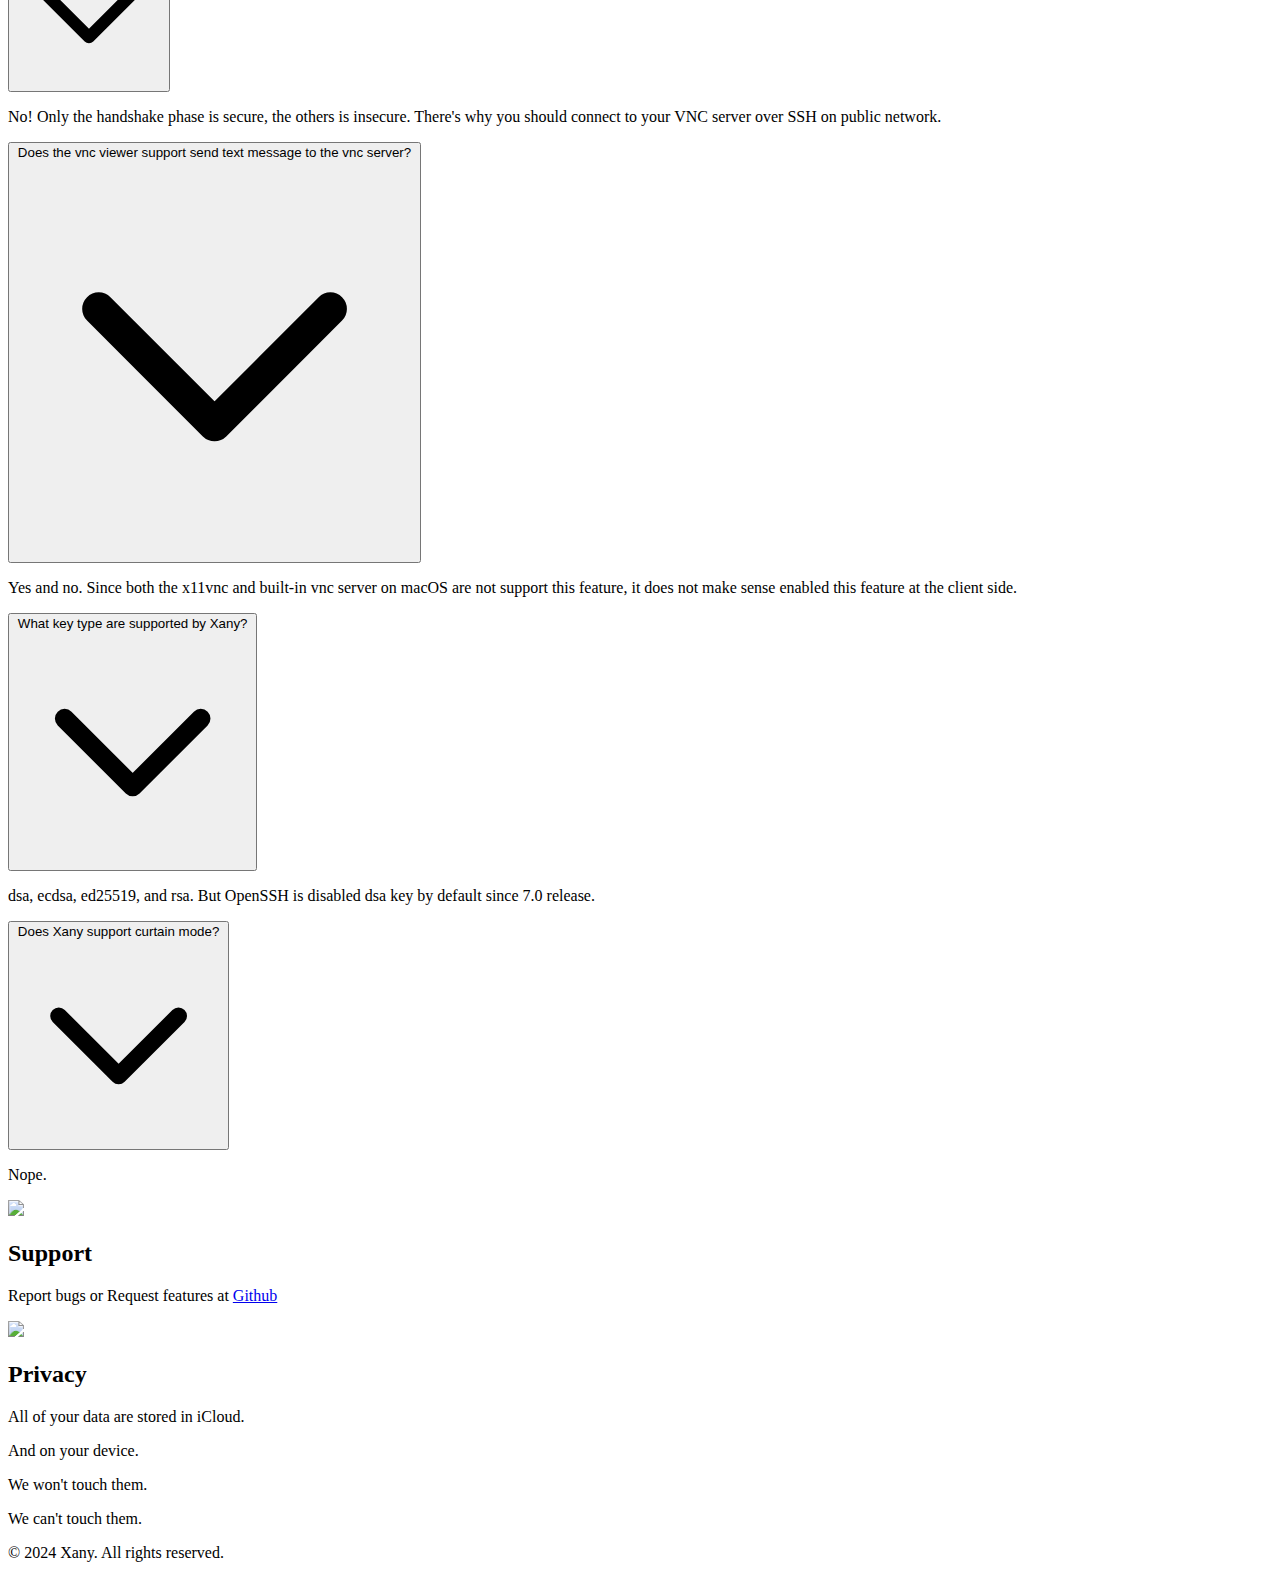
==== commit b7449fcf: "use tailwind css" ====
--- a/index.html
+++ b/index.html
@@ -1,195 +1,360 @@
 <!DOCTYPE html>
 <html lang="en">
-
 <head>
-<meta charset="UTF-8">
-<meta name="viewport" content="width=device-width, initial-scale=1.0">
-<title>Xany</title>
-<link rel="stylesheet" href="styles.css">
+  <meta charset="UTF-8">
+  <meta name="viewport" content="width=device-width, initial-scale=1.0">
+  <title>Xany</title>
+  <link href="https://cdn.jsdelivr.net/npm/tailwindcss@2.2.19/dist/tailwind.min.css" rel="stylesheet">
+
+  <style>
+    .shortcut {
+      color: #000000;
+      background-color: rgba(87, 87, 87, 0.5);
+      border-radius: 5px;
+      padding: 5px;
+    }
+  </style>
+
+  <script>
+    function toggleMenu() {
+      const menu = document.getElementById('mobile-menu');
+      menu.classList.toggle('hidden');
+    }
+
+    let slideIndex = 0;
+
+    function showSlides() {
+      const slides = document.getElementsByClassName("slide");
+      for (let i = 0; i < slides.length; i++) {
+        slides[i].classList.add('hidden');
+      }
+      slideIndex++;
+      if (slideIndex > slides.length) {
+        slideIndex = 1;
+      }
+      slides[slideIndex - 1].classList.remove('hidden');
+      setTimeout(showSlides, 3000);
+    }
+
+    window.onload = function() {
+      showSlides();
+    };
+
+    function toggleFAQ(button) {
+      const content = button.nextElementSibling;
+      const icon = button.querySelector('svg');
+      if (content.classList.contains('hidden')) {
+        content.classList.remove('hidden');
+        icon.classList.add('rotate-180');
+      } else {
+        content.classList.add('hidden');
+        icon.classList.remove('rotate-180');
+      }
+  }
+  </script>
 </head>
 
-<body>
-<header class="navigation-header">
-  <nav>
-    <div class="logo-container">
-      <a href="https://xany.app">Xany</a>
+<body class="bg-gray-200">
+  <nav class="bg-gray-800 p-4">
+    <div class="container mx-auto flex flex-col justify-between items-center">
+      <a href="#" class="text-white font-bold text-xl">Xany</a>
+      <button class="block md:hidden text-white" onclick="toggleMenu()">
+        <svg class="w-6 h-6" fill="none" stroke="currentColor" viewBox="0 0 24 24" xmlns="http://www.w3.org/2000/svg">
+          <path stroke-linecap="round" stroke-linejoin="round" stroke-width="2" d="M4 6h16M4 12h16m-7 6h7"></path>
+        </svg>
+      </button>
+      <div class="hidden md:flex space-x-4">
+        <a href="#" class="text-gray-300 hover:text-white">Home</a>
+        <a href="#features" class="text-gray-300 hover:text-white">Features</a>
+        <a href="#shortcut" class="text-gray-300 hover:text-white">Shortcut</a>
+        <a href="#faqs" class="text-gray-300 hover:text-white">FAQs</a>
+        <a href="#support" class="text-gray-300 hover:text-white">Support</a>
+        <a href="#privacy" class="text-gray-300 hover:text-white">Privacy</a>
+        <a href="terms.html" class="text-gray-300 hover:text-white">Terms</a>
+        <a href="releaselog.html" class="text-gray-300 hover:text-white">Release Log</a>
+      </div>
     </div>
-    <div class="navigation-items" id="navigation-items">
-      <a href="#features">Features</a>
-      <a href="#price">Price</a>
-      <a href="#download">Download</a>
-      <a href="#support">Support</a>
-      <a href="#faqs">FAQs</a>
-      <a href="terms.html">Terms</a>
-    </div>
-    <div class="hamburger">
-      <span id="openHam">&#9776;</span>
-      <span id="closeHam">&#x2716;</span>
+    <div id="mobile-menu" class="hidden md:hidden flex flex-col space-y-2 mt-2">
+      <a href="#" class="text-gray-300 hover:text-white block p-2 bg-gray-700 rounded">Home</a>
+      <a href="#features" class="text-gray-300 hover:text-white block p-2 bg-gray-700 rounded">Features</a>
+      <a href="#shortcut" class="text-gray-300 hover:text-white block p-2 bg-gray-700 rounded">Shortcut</a>
+      <a href="#faqs" class="text-gray-300 hover:text-white block p-2 bg-gray-700 rounded">FAQs</a>
+      <a href="#support" class="text-gray-300 hover:text-white block p-2 bg-gray-700 rounded">Support</a>
+      <a href="#privacy" class="text-gray-300 hover:text-white block p-2 bg-gray-700 rounded">Privacy</a>
+      <a href="terms.html" class="text-gray-300 hover:text-white block p-2 bg-gray-700 rounded">Terms</a>
+      <a href="releaselog.html" class="text-gray-300 hover:text-white block p-2 bg-gray-700 rounded">Release Log</a>
     </div>
   </nav>
-</header>
-
-<main>
-<section class="header-container">
-  <div class="column-left">
-    <div class="logo-container">
-      <img class="logo" src="images/icon.jpg" alt="logo">
-      <h1 style="font-size: 55px; color: #051C33;">Xany</h1>
-    </div>
-  </div>
-  <div class="column-right">
-    <p style="background: linear-gradient(45deg, #0c4900, #ff00a6); -webkit-background-clip: text; -webkit-text-fill-color: transparent; font-size: 25px;">Access your server,</p>
-    <p style="background: linear-gradient(45deg, #002b55, #ff00a6); -webkit-background-clip: text; -webkit-text-fill-color: transparent; font-size: 25px;">your computer,</p>
-    <p style="background: linear-gradient(45deg, #320051, #ff00a6); -webkit-background-clip: text; -webkit-text-fill-color: transparent; font-size: 27px;">anytime,</p>
-    <p style="background: linear-gradient(45deg, #390025, #ff00a6); -webkit-background-clip: text; -webkit-text-fill-color: transparent; font-size: 27px;">anywhere.</p>
-  </div>
-</section>
-
-<section class="features-container">
-  <section id="features">
-    <h2 class="title">Features</h2>
-    <section id="ssh">
-      <h3 class="subtitle">SSH</h3>
-      <p style="background: linear-gradient(45deg, #072e55, #008839); -webkit-background-clip: text; -webkit-text-fill-color: transparent; font-size: 20px;">
-        Connect your servers via ssh.
-      </p>
-      <img class="features-img" src="images/iPad_Pro_ssh.png" alt="ssh">
-      <img class="features-img" src="images/iphone15pro_ssh.png" alt="ssh">
-    </section>
-    <section id="sftp">
-      <h3 class="subtitle">SFTP</h3>
-      <p style="background: linear-gradient(45deg, #0F2E4C, #e600ff); -webkit-background-clip: text; -webkit-text-fill-color: transparent; font-size: 20px;">
-        Download & Upload. Files & Directory.
-      </p>
-      <img class="features-img" src="images/iPad_Pro_sftp.png" alt="sftp">
-      <img class="features-img" src="images/iphone15pro_sftp.png" alt="sftp">
-    </section>
-    <section id="vnc">
-      <h3 class="subtitle">VNC Viewer</h3>
-      <p style="background: linear-gradient(45deg, #0F2E4C, #5f0909); -webkit-background-clip: text; -webkit-text-fill-color: transparent; font-size: 20px;">
-        Access Mac.
-      </p>
-      <img class="features-img" src="images/iPad_Pro_mac_vnc.png" alt="vnc">
-      <img class="features-img" src="images/iphone15pro_mac_vnc.png" alt="vnc">
-      <p style="background: linear-gradient(45deg, #0F2E4C, #c40202); -webkit-background-clip: text; -webkit-text-fill-color: transparent; font-size: 20px;">
-        Access Ubuntu Desktop.
-      </p>
-      <img class="features-img" src="images/iPad_Pro_ubuntu_vnc.png" alt="vnc">
-      <img class="features-img" src="images/iphone15pro_ubuntu_vnc.png" alt="vnc">
-    </section>
-    <section id="filemanager">
-      <h3 class="subtitle">File Manager</h3>
-      <p style="background: linear-gradient(45deg, #0F2E4C, #FF6B00); -webkit-background-clip: text; -webkit-text-fill-color: transparent; font-size: 20px;">
-        Viewer & Editor.
-      </p>
-      <img class="features-img" src="images/iPad_Pro_filemanager.png" alt="filemanager">
-      <img class="features-img" src="images/iphone15pro_filemanager.png" alt="filemanager">
-    </section>
-  </section>
-</section>
-
-<section class="price-container">
-  <section id="price">
-    <h2 class="title" style="color: #00350f">Price</h2>
-    <div style="margin-bottom: 20px;">
-      <p style="text-align: center; font-size: 25px; color: rgb(0, 0, 0); text-decoration: line-through;">No bullshit subscription!</p>
-      <p style="text-align: center; font-size: 25px; color: #2d2d2d;">One-time purchase of $29.9, use forever.</p>
-    </div>
-  </section>
-</section>
-
-<section class="download-container">
-  <section id="download">
-    <h2 class="title" style="color: #00350f">Download</h2>
-    <div style="margin-bottom: 20px;">
-      <p style="text-align: center; font-size: 25px; color: #42505b;">Coming soon...</p>
-    </div>
-  </section>
-</section>
-
-<div class="support-container">
-  <section id="support">
-    <h2 class="title">Support</h2>
-    <p style="text-align: center; font-size: 20px; color: #333;">Report bugs or Request features at <a href="https://github.com/XanyApp/Xany">Github</a></p>
-  </section>
-</div>
-
-<section class="faq-container">
-  <section id="faqs">
-    <h2 class="title">FAQs</h2>
-    <details class="faq-details">
-      <summary class="faq-summary">How to enable Screen Sharing (aka VNC) on macOS?</summary>
-      <p class="faq-p">Open <span class="faq-apptext">System Settings</span> -> <span class="faq-tabtext">General</span> -> <span class="faq-tabtext">Sharing</span> -> <span class="faq-tabtext">Screen Sharing</span>, turn on it.</p>
-    </details>
-
-    <details class="faq-details">
-      <summary class="faq-summary">What is the difference between ARD and VNC authentication?</summary>
-      <p class="faq-p">ARD authentication is used by Apple, it uses the username and the password which you used to login you computer to participate in the authentication.</p>
-      <p class="faq-p">VNC authentication is one of the authentications in RFC, it uses the username as same as ARD, but you have to create your own password.</p>
-    </details>
-
-    <details class="faq-details">
-      <summary class="faq-summary">How to setup VNC server on Ubuntu Desktop?</summary>
-      <p class="faq-p">install the x11vnc server:</p>
-      <p class="faq-p"><span class="faq-cmdtext">$ sudo apt install x11vnc</span></p>
-      <p class="faq-p">check the current display manager:</p>
-      <p class="faq-p"><span class="faq-cmdtext">$ cat /etc/X11/default-display-manager</span></p>
-      <p class="faq-p">if it is not the lightdm, you should install it: </p>
-      <p class="faq-p"><span class="faq-cmdtext">$ sudo apt install lightdm</span></p>
-      <p class="faq-p"><span class="faq-cmdtext">$ sudo dpkg-reconfigure lightdm</span></p>
-      <p class="faq-p">choose lightdm</p>
-    </details>
-
-    <details class="faq-details">
-      <summary class="faq-summary">RFB protocol is secure?</summary>
-      <p class="faq-p">No! Only the handshake phase is secure, the others is insecure. There's why you should connect to your VNC server over SSH on public network.</p>
-    </details>
-
-    <details class="faq-details">
-      <summary class="faq-summary">Does the vnc viewer support send text message to the vnc server?</summary>
-      <p class="faq-p">Yes and no. Since both the x11vnc and built-in vnc server on macOS are not support this feature, it does not make sense enabled this feature at the client side.</p>
-    </details>
-
-    <details class="faq-details">
-      <summary class="faq-summary">What key type are supported by Xany?</summary>
-      <p class="faq-p">dsa, ecdsa, ed25519, and rsa. But OpenSSH is disabled dsa key by default since 7.0 release.</p>
-    </details>
-
-    <details class="faq-details">
-      <summary class="faq-summary">Does Xany support curtain mode?</summary>
-      <p class="faq-p">No.</p>
-    </details>
-
-  </section>
-</section>
-
-<section class="privacy-container">
-  <div class="column-left">
-    <h1 style="font-size: 40px; color: #051C33;">Your privacy matters.</h1>
-  </div>
-  <div class="column-right">
-    <p style="background: linear-gradient(45deg, #00356a, #ff00a6); -webkit-background-clip: text; -webkit-text-fill-color: transparent; font-size: 20px;">
-      All of your data are stored in iCloud.
-    </p>
-    <p style="background: linear-gradient(45deg, #00356a, #ff00a6); -webkit-background-clip: text; -webkit-text-fill-color: transparent; font-size: 20px;">
-      And on your device.
-    </p>
-    <p style="background: linear-gradient(45deg, #00356a, #ff00a6); -webkit-background-clip: text; -webkit-text-fill-color: transparent; font-size: 20px;">
-      We won't touch them.</br>
-    </p>
-    <p style="background: linear-gradient(45deg, #00356a, #ff00a6); -webkit-background-clip: text; -webkit-text-fill-color: transparent; font-size: 20px;">
-      We can't touch them.</br>
-    </p>
-  </div>
-</section>
-</main>
-
-<footer style="text-align: center; padding: 20px; background-color: #f8f9fa;">
-  <p>© 2023 Xany. All rights reserved.</p>
-</footer>
-
-<script src="script.js"></script>
-
+
+  <main class="container mx-auto mt-8 p-4">
+    <section class="bg-gray-100 p-8 rounded-lg shadow-lg mb-8 flex justify-center">
+      <div class="w-2/3 flex items-center justify-center">
+        <div>
+          <h1 class="text-3xl font-bold mb-4 text-center">A SSH, SFTP and VNC client for iOS/iPadOS</h1>
+          <p class="text-gray-700 text-xl text-center">Seamlessly access and manage your servers with SSH,<br>transfer files securely with SFTP, <br>and take control of your desktop using VNC<br>all on iPhone or iPad.</p>
+        </div>
+      </div>
+
+      <div class="flex items-center justify-center">
+      <div class="relative w-full max-w-full mx-auto mb-8">
+        <div class="slide hidden">
+          <img src="images/ssh.png" alt="SSH" class="w-full">
+        </div>
+        <div class="slide hidden">
+          <img src="images/sftp.png" alt="SFTP" class="w-full">
+        </div>
+        <div class="slide hidden">
+          <img src="images/vnc_mac.png" alt="VNC" class="w-full">
+        </div>
+      </div>
+      </div>
+    </section>
+
+    <section class="bg-gray-100 p-8 rounded-lg shadow-lg mb-8 flex justify-center">
+      <div class="text-center">
+        <h2 class="text-2xl font-bold text-center mb-6">Price</h2>
+        <div class="grid grid-cols-1 gap-8 justify-items-center">
+          <p class="line-through">No bullshift subscription</p>
+          <p class="text-xl font-bold text-blue-500 mb-4">One-time purchase of $19.99</p>
+          <a href="https://apps.apple.com/us/app/xany/id6474091699">
+            <img class="download-image mx-auto" src="images/download_from_appstore.svg">
+          </a>
+        </div>
+      </div>
+    </section>
+
+    <section class="bg-gray-100 p-8 rounded-lg shadow-lg mb-8 flex justify-center">
+      <div id="features" class="text-center">
+        <h2 class="text-2xl font-bold text-center mb-6">Features</h2>
+        <div class="flex flex-col items-center justify-center p-4">
+          <h3 class="text-1xl font-bold text-center mb-6">SSH</h3>
+          <img src="images/ssh.png" class="max-w-full h-auto" alt="SSH">
+        </div>
+
+        <div class="flex flex-col items-center justify-center p-4">
+          <h3 class="text-1xl font-bold text-center mb-6">SFTP</h3>
+          <p>Files & Directory. Download & Upload.</p>
+          <img src="images/sftp.png">
+        </div>
+
+        <div class="flex flex-col items-center justify-center p-4">
+          <h3 class="text-1xl font-bold text-center mb-6">VNC View</h3>
+          <p>Access Mac.</p>
+          <img src="images/vnc_mac.png">
+          <p>Access Ubuntu Desktop.</p>
+          <img src="images/vnc_ubuntu.png">
+        </div>
+
+        <div class="flex flex-col items-center justify-center p-4">
+          <h3 class="text-1xl font-bold text-center mb-6">File Manager</h3>
+          <p>Viewer & Editor</p>
+          <img src="images/file_browser.png">
+        </div>
+
+        <div class="flex flex-col items-center justify-center p-4">
+          <h3 class="text-1xl font-bold text-center mb-6">Multiple Tabs</h3>
+          <p>Easy switch back and forth</p>
+          <img src="images/multi_tabs.png">
+        </div>
+      </div>
+    </section>
+
+    <section class="bg-gray-100 p-8 rounded-lg shadow-lg mb-8 flex justify-center">
+      <div>
+        <div class="text-center">
+          <h2 class="text-2xl font-bold text-center mb-6">Advanced Features</h2>
+          <div class="flex flex-col items-center justify-center p-4">
+            <h3 class="text-1xl font-bold text-center mb-6">2FA</h3>
+            <img src="images/2fa.png">
+          </div>
+
+          <div class="flex flex-col items-center justify-center p-4">
+            <h3 class="text-1xl font-bold text-center mb-6">Agent Forwarding</h3>
+            <img src="images/agent_forwarding.png">
+          </div>
+
+          <div class="flex flex-col items-center justify-center p-4">
+            <h3 class="text-1xl font-bold text-center mb-6">Port Forwarding</h3>
+            <img src="images/port_forwarding.png">
+          </div>
+        </div>
+
+        </div>
+      </div>
+    </section>
+
+    <section class="bg-gray-100 p-8 rounded-lg shadow-lg mb-8 flex justify-center">
+      <div id="shortcut" class="text-center">
+        <img src="images/keyboard.svg" class="mx-auto">
+        <h2 class="text-2xl font-bold mb-6">Keyboard Shortcut</h2>
+        <div class="w-full max-w-2xl items-center text-left">
+          <p class="text-lg text-black">
+            <span class="bg-gray-200 py-1 px-2 rounded">Shift</span> + 
+            <span class="bg-gray-200 py-1 px-2 rounded">Cmd</span> + 
+            <span class="bg-gray-200 py-1 px-2 rounded">h</span> : Toggle sidebar.
+          </p>
+          <p class="text-lg text-black">
+            <span class="bg-gray-200 py-1 px-2 rounded">Cmd</span> + 
+            <span class="bg-gray-200 py-1 px-2 rounded">,</span> : Toggle Settings.
+          </p>
+          <p class="text-lg text-black">
+            <span class="bg-gray-200 py-1 px-2 rounded">Cmd</span> + 
+            <span class="bg-gray-200 py-1 px-2 rounded">t</span> : New terminal.
+          </p>
+          <p class="text-lg text-black">
+            <span class="bg-gray-200 py-1 px-2 rounded">Cmd</span> + 
+            <span class="bg-gray-200 py-1 px-2 rounded">[</span> : Switch to previous tab.
+          </p>
+          <p class="text-lg text-black">
+            <span class="bg-gray-200 py-1 px-2 rounded">Cmd</span> + 
+            <span class="bg-gray-200 py-1 px-2 rounded">]</span> : Switch to next tab.
+          </p>
+        </div>
+      </div>
+    </section>
+
+    <section class="bg-gray-100 p-8 rounded-lg shadow-lg mb-8 flex justify-center">
+      <div id="faqs" class="text-center">
+        <img src="images/faqs.svg" class="mx-auto">
+
+        <h2 class="text-2xl font-bold text-center mb-6">FAQs</h2>
+
+        <div class="space-y-4">
+          <div class="border border-gray-300 rounded-lg">
+            <button class="w-full px-4 py-2 text-left bg-gray-200 border-b border-gray-300 focus:outline-none" onclick="toggleFAQ(this)">
+              <span class="text-lg font-semibold">How to enable Screen Sharing on macOS?</span>
+              <svg class="w-6 h-6 inline-block float-right transform transition-transform duration-300" xmlns="http://www.w3.org/2000/svg" fill="none" viewBox="0 0 24 24" stroke="currentColor" stroke-width="2" id="icon">
+                <path stroke-linecap="round" stroke-linejoin="round" d="M19 9l-7 7-7-7" />
+              </svg>
+            </button>
+            <div class="px-4 py-2 hidden">
+              <p class="text-gray-700"><p class="faq-p">Open <span class="faq-apptext">System Settings</span> -> <span class="faq-tabtext">General</span> -> <span class="faq-tabtext">Sharing</span> -> <span class="faq-tabtext">Screen Sharing</span>, turn on it.</p></p>
+            </div>
+          </div>
+    
+          <div class="border border-gray-300 rounded-lg">
+            <button class="w-full px-4 py-2 text-left bg-gray-200 border-b border-gray-300 focus:outline-none" onclick="toggleFAQ(this)">
+              <span class="text-lg font-semibold">What is the difference between ARD and VNC authentication?</span>
+              <svg class="w-6 h-6 inline-block float-right transform transition-transform duration-300" xmlns="http://www.w3.org/2000/svg" fill="none" viewBox="0 0 24 24" stroke="currentColor" stroke-width="2" id="icon">
+                <path stroke-linecap="round" stroke-linejoin="round" d="M19 9l-7 7-7-7" />
+              </svg>
+            </button>
+            <div class="px-4 py-2 hidden text-left">
+              <p class="text-gray-700">ARD authentication is used by Apple, it uses the username and the password which you used to login you computer to participate in the authentication.</p>
+              <p class="text-gray-700">VNC authentication is one of the authentications in RFC, it uses the username as same as ARD, but you have to create your own password.</p>
+            </div>
+          </div>
+    
+          <div class="border border-gray-300 rounded-lg">
+            <button class="w-full px-4 py-2 text-left bg-gray-200 border-b border-gray-300 focus:outline-none" onclick="toggleFAQ(this)">
+              <span class="text-lg font-semibold"> How to setup VNC server on Ubuntu Desktop?</span>
+              <svg class="w-6 h-6 inline-block float-right transform transition-transform duration-300" xmlns="http://www.w3.org/2000/svg" fill="none" viewBox="0 0 24 24" stroke="currentColor" stroke-width="2" id="icon">
+                <path stroke-linecap="round" stroke-linejoin="round" d="M19 9l-7 7-7-7" />
+              </svg>
+            </button>
+            <div class="px-4 py-2 hidden text-left">
+              <p class="text-base text-gray-700">Install the x11vnc server:</p>
+              <p class="text-base text-gray-900">
+                <span class="bg-gray-100 text-gray-800 px-2 py-1 rounded-md font-mono">$ sudo apt install x11vnc</span>
+              </p>
+              <p class="text-base text-gray-700">Check the current display manager:</p>
+              <p class="text-base text-gray-900">
+                  <span class="bg-gray-100 text-gray-800 px-2 py-1 rounded-md font-mono">$ cat /etc/X11/default-display-manager</span>
+              </p>
+              <p class="text-base text-gray-700">If it is not lightdm, you should install it:</p>
+              <p class="text-base text-gray-900">
+                <span class="bg-gray-100 text-gray-800 px-2 py-1 rounded-md font-mono">$ sudo apt install lightdm</span>
+              </p>
+              <p class="text-base text-gray-900">
+                <span class="bg-gray-100 text-gray-800 px-2 py-1 rounded-md font-mono">$ sudo dpkg-reconfigure lightdm</span>
+              </p>
+              <p class="text-base text-gray-700">Choose lightdm</p>
+            </div>
+          </div>
+
+          <div class="border border-gray-300 rounded-lg">
+            <button class="w-full px-4 py-2 text-left bg-gray-200 border-b border-gray-300 focus:outline-none" onclick="toggleFAQ(this)">
+              <span class="text-lg font-semibold">RFB protocol is secure?</span>
+              <svg class="w-6 h-6 inline-block float-right transform transition-transform duration-300" xmlns="http://www.w3.org/2000/svg" fill="none" viewBox="0 0 24 24" stroke="currentColor" stroke-width="2" id="icon">
+                <path stroke-linecap="round" stroke-linejoin="round" d="M19 9l-7 7-7-7" />
+              </svg>
+            </button>
+            <div class="px-4 py-2 hidden text-left">
+              <p class="text-gray-700">No! Only the handshake phase is secure, the others is insecure. There's why you should connect to your VNC server over SSH on public network.</p>
+            </div>
+          </div>
+
+          <div class="border border-gray-300 rounded-lg">
+            <button class="w-full px-4 py-2 text-left bg-gray-200 border-b border-gray-300 focus:outline-none" onclick="toggleFAQ(this)">
+              <span class="text-lg font-semibold">Does the vnc viewer support send text message to the vnc server?</span>
+              <svg class="w-6 h-6 inline-block float-right transform transition-transform duration-300" xmlns="http://www.w3.org/2000/svg" fill="none" viewBox="0 0 24 24" stroke="currentColor" stroke-width="2" id="icon">
+                <path stroke-linecap="round" stroke-linejoin="round" d="M19 9l-7 7-7-7" />
+              </svg>
+            </button>
+            <div class="px-4 py-2 hidden text-left">
+              <p class="text-gray-700">Yes and no. Since both the x11vnc and built-in vnc server on macOS are not support this feature, it does not make sense enabled this feature at the client side.</p>
+            </div>
+          </div>
+
+          <div class="border border-gray-300 rounded-lg">
+            <button class="w-full px-4 py-2 text-left bg-gray-200 border-b border-gray-300 focus:outline-none" onclick="toggleFAQ(this)">
+              <span class="text-lg font-semibold">What key type are supported by Xany?</span>
+              <svg class="w-6 h-6 inline-block float-right transform transition-transform duration-300" xmlns="http://www.w3.org/2000/svg" fill="none" viewBox="0 0 24 24" stroke="currentColor" stroke-width="2" id="icon">
+                <path stroke-linecap="round" stroke-linejoin="round" d="M19 9l-7 7-7-7" />
+              </svg>
+            </button>
+            <div class="px-4 py-2 hidden text-left">
+              <p class="text-gray-700">dsa, ecdsa, ed25519, and rsa. But OpenSSH is disabled dsa key by default since 7.0 release.</p>
+            </div>
+          </div>
+
+          <div class="border border-gray-300 rounded-lg">
+            <button class="w-full px-4 py-2 text-left bg-gray-200 border-b border-gray-300 focus:outline-none" onclick="toggleFAQ(this)">
+              <span class="text-lg font-semibold">Does Xany support curtain mode?</span>
+              <svg class="w-6 h-6 inline-block float-right transform transition-transform duration-300" xmlns="http://www.w3.org/2000/svg" fill="none" viewBox="0 0 24 24" stroke="currentColor" stroke-width="2" id="icon">
+                <path stroke-linecap="round" stroke-linejoin="round" d="M19 9l-7 7-7-7" />
+              </svg>
+            </button>
+            <div class="px-4 py-2 hidden text-left">
+              <p class="text-gray-700">Nope.</p>
+            </div>
+          </div>
+      </div>
+    </section>
+
+    <section class="bg-gray-100 p-8 rounded-lg shadow-lg mb-8 flex justify-center">
+      <div id="support" class="text-center">
+        <img src="images/support.svg" class="mx-auto">
+        <h2 class="text-2xl font-bold text-center mb-6">Support</h2>
+        <p class="text-gray-700">Report bugs or Request features at <a href="https://github.com/XanyApp/Xany">Github</a></p>
+      </div>
+    </section>
+
+    <section class="bg-gray-100 p-8 rounded-lg shadow-lg mb-8 flex justify-center">
+      <div id="privacy" class="text-center items-center">
+        <img src="images/secure.svg" class="mx-auto">
+        <h2 class="text-2xl font-bold text-center mb-6">Privacy</h2>
+        <div class="space-y-4">
+          <p class="text-3xl text-black">
+            All of your data are stored in iCloud.
+          </p>
+          <p class="text-3xl text-black">
+            And on your device.
+          </p>
+          <p class="text-3xl text-black">
+            We won't touch them.<br>
+          </p>
+          <p class="text-3xl text-black">
+            We can't touch them.<br>
+          </p>
+        </div>
+      </div>
+    </section>
+
+  </main>
+
+  <footer class="bg-gray-800 p-4 text-center text-white">
+    &copy; 2024 Xany. All rights reserved.
+  </footer>
 </body>
-
 </html>
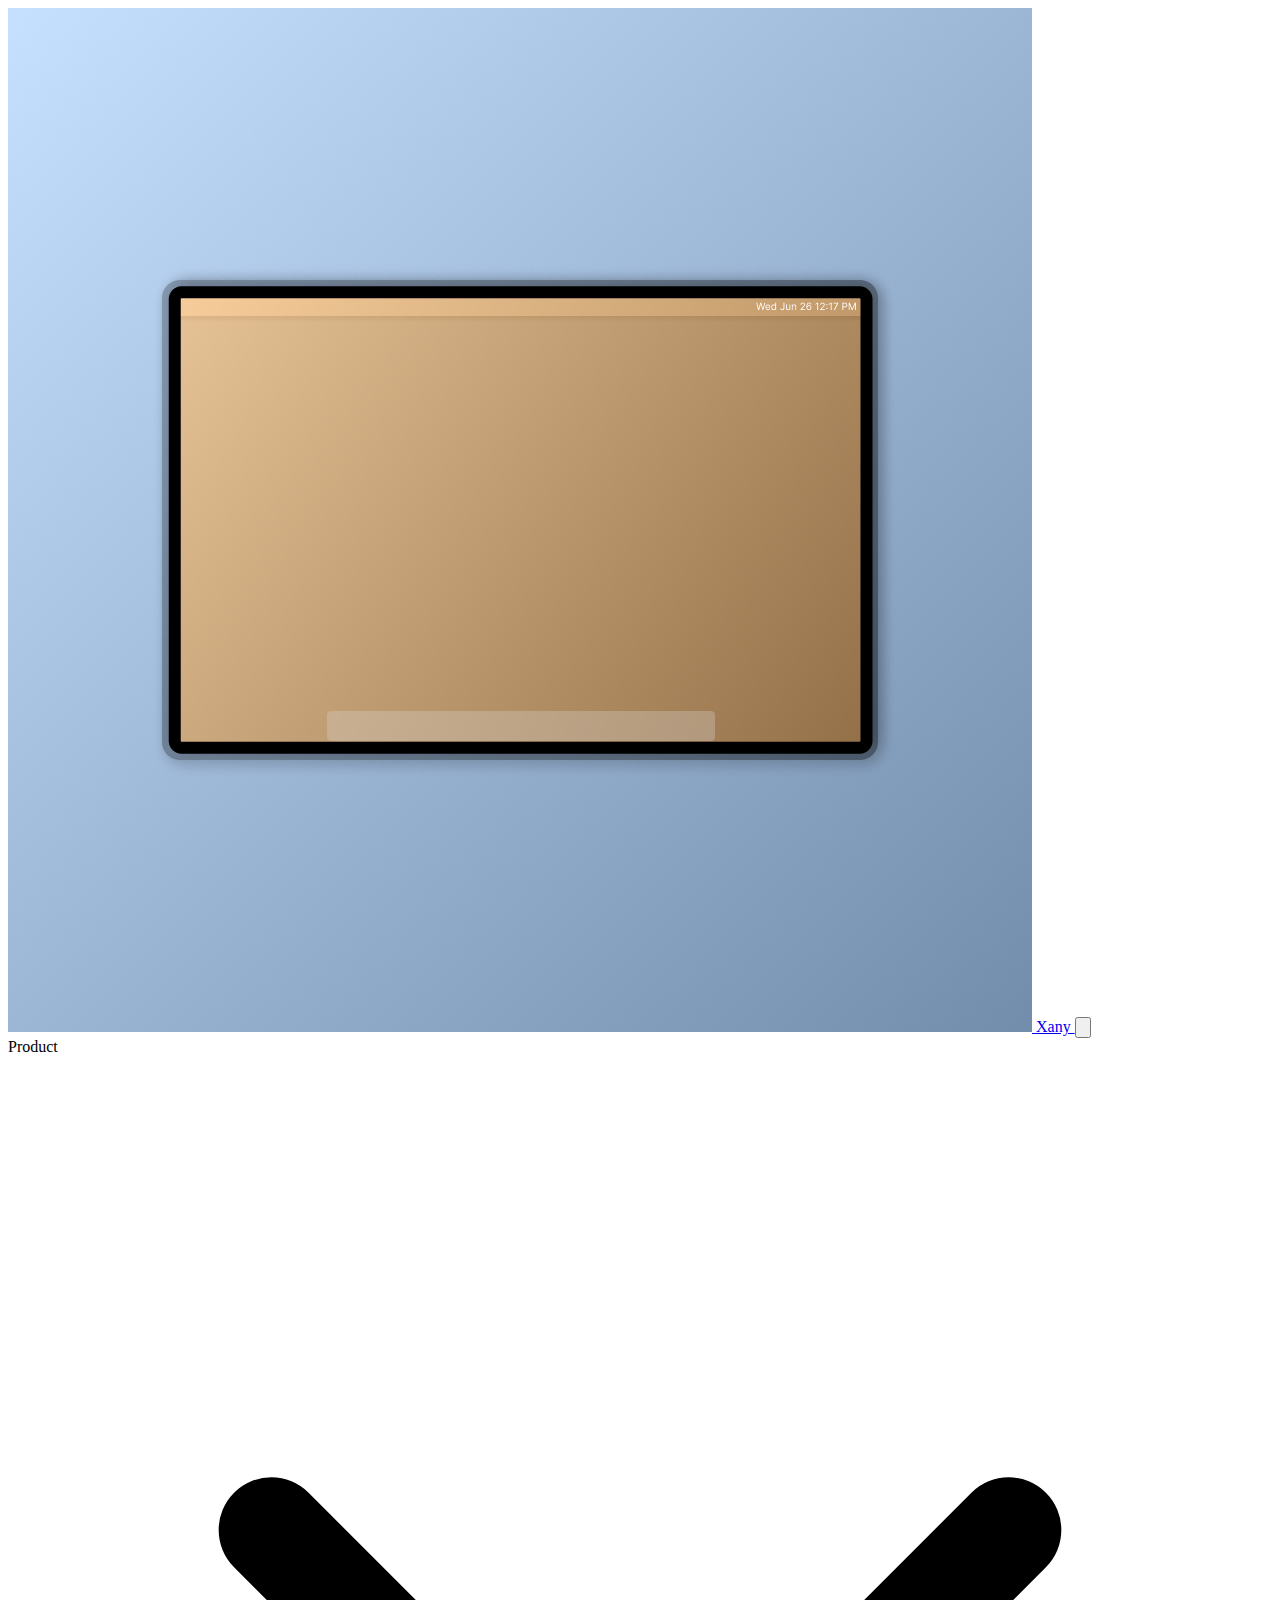
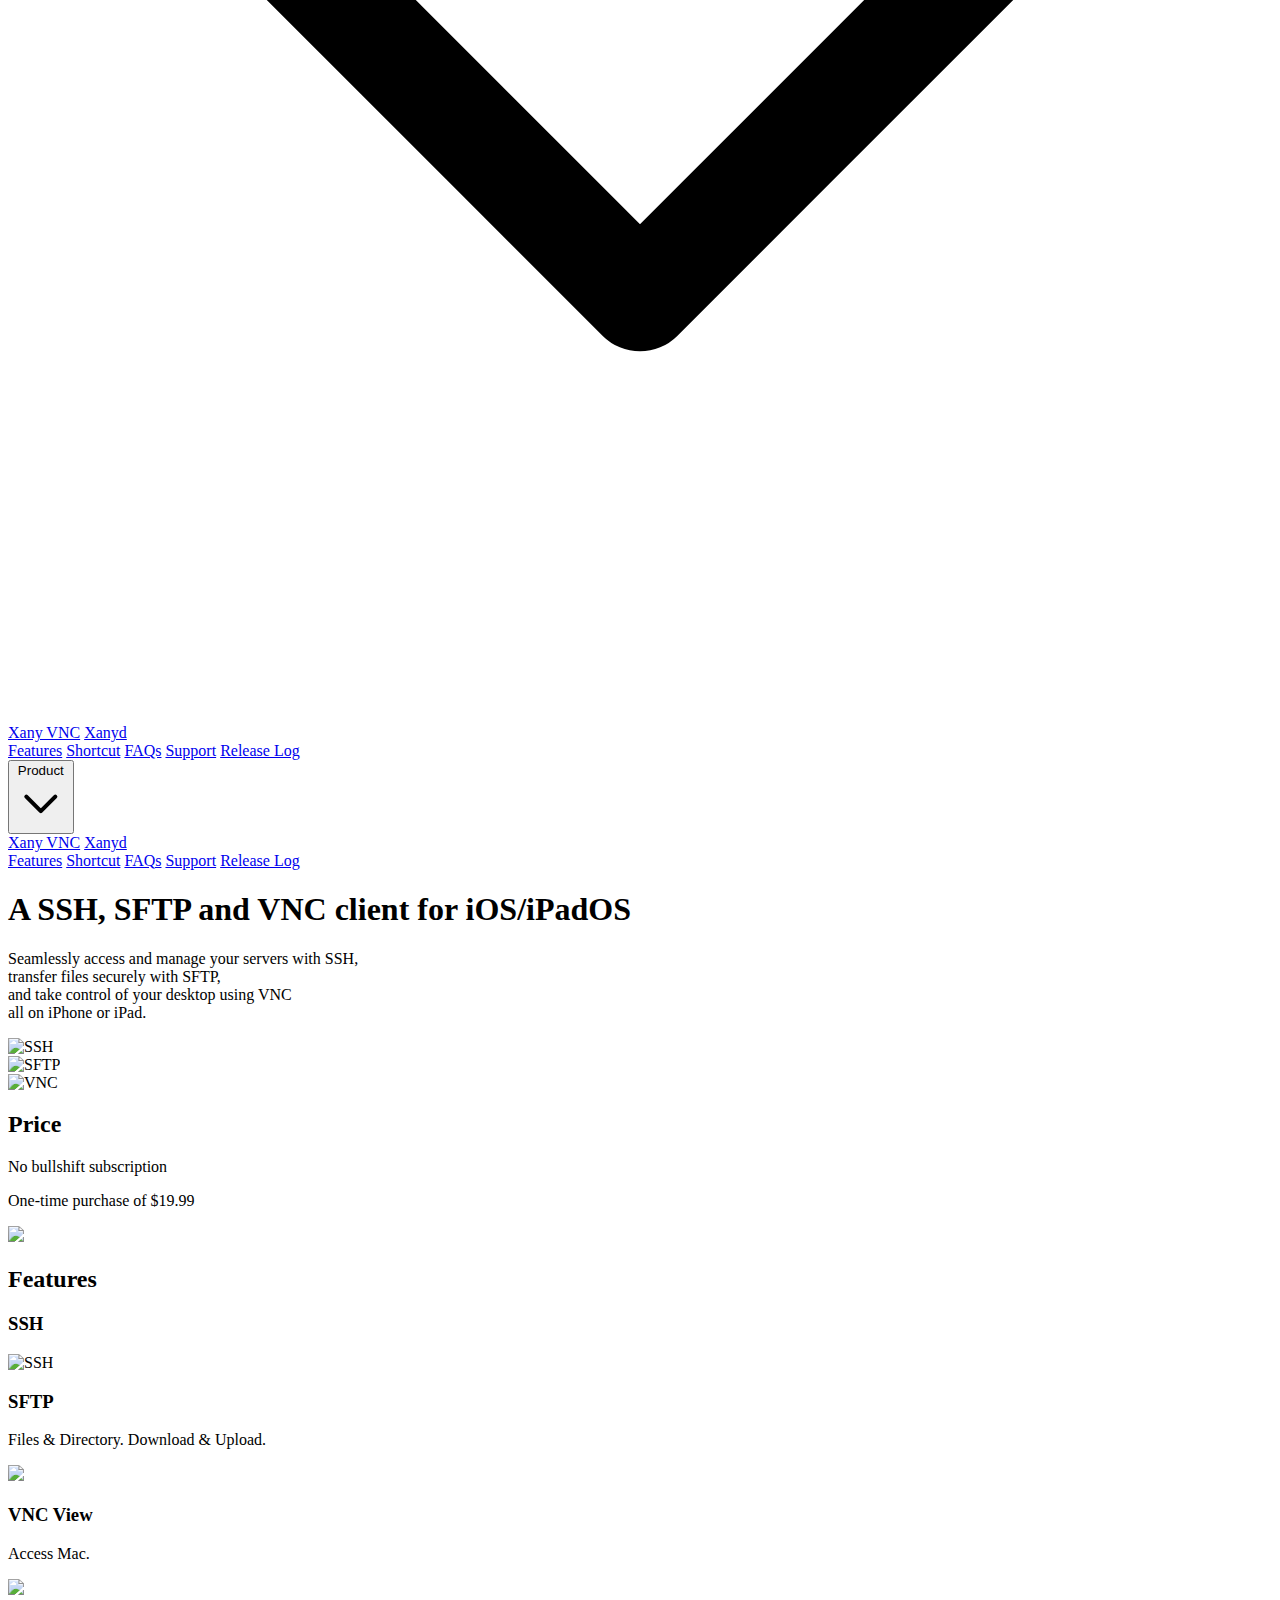
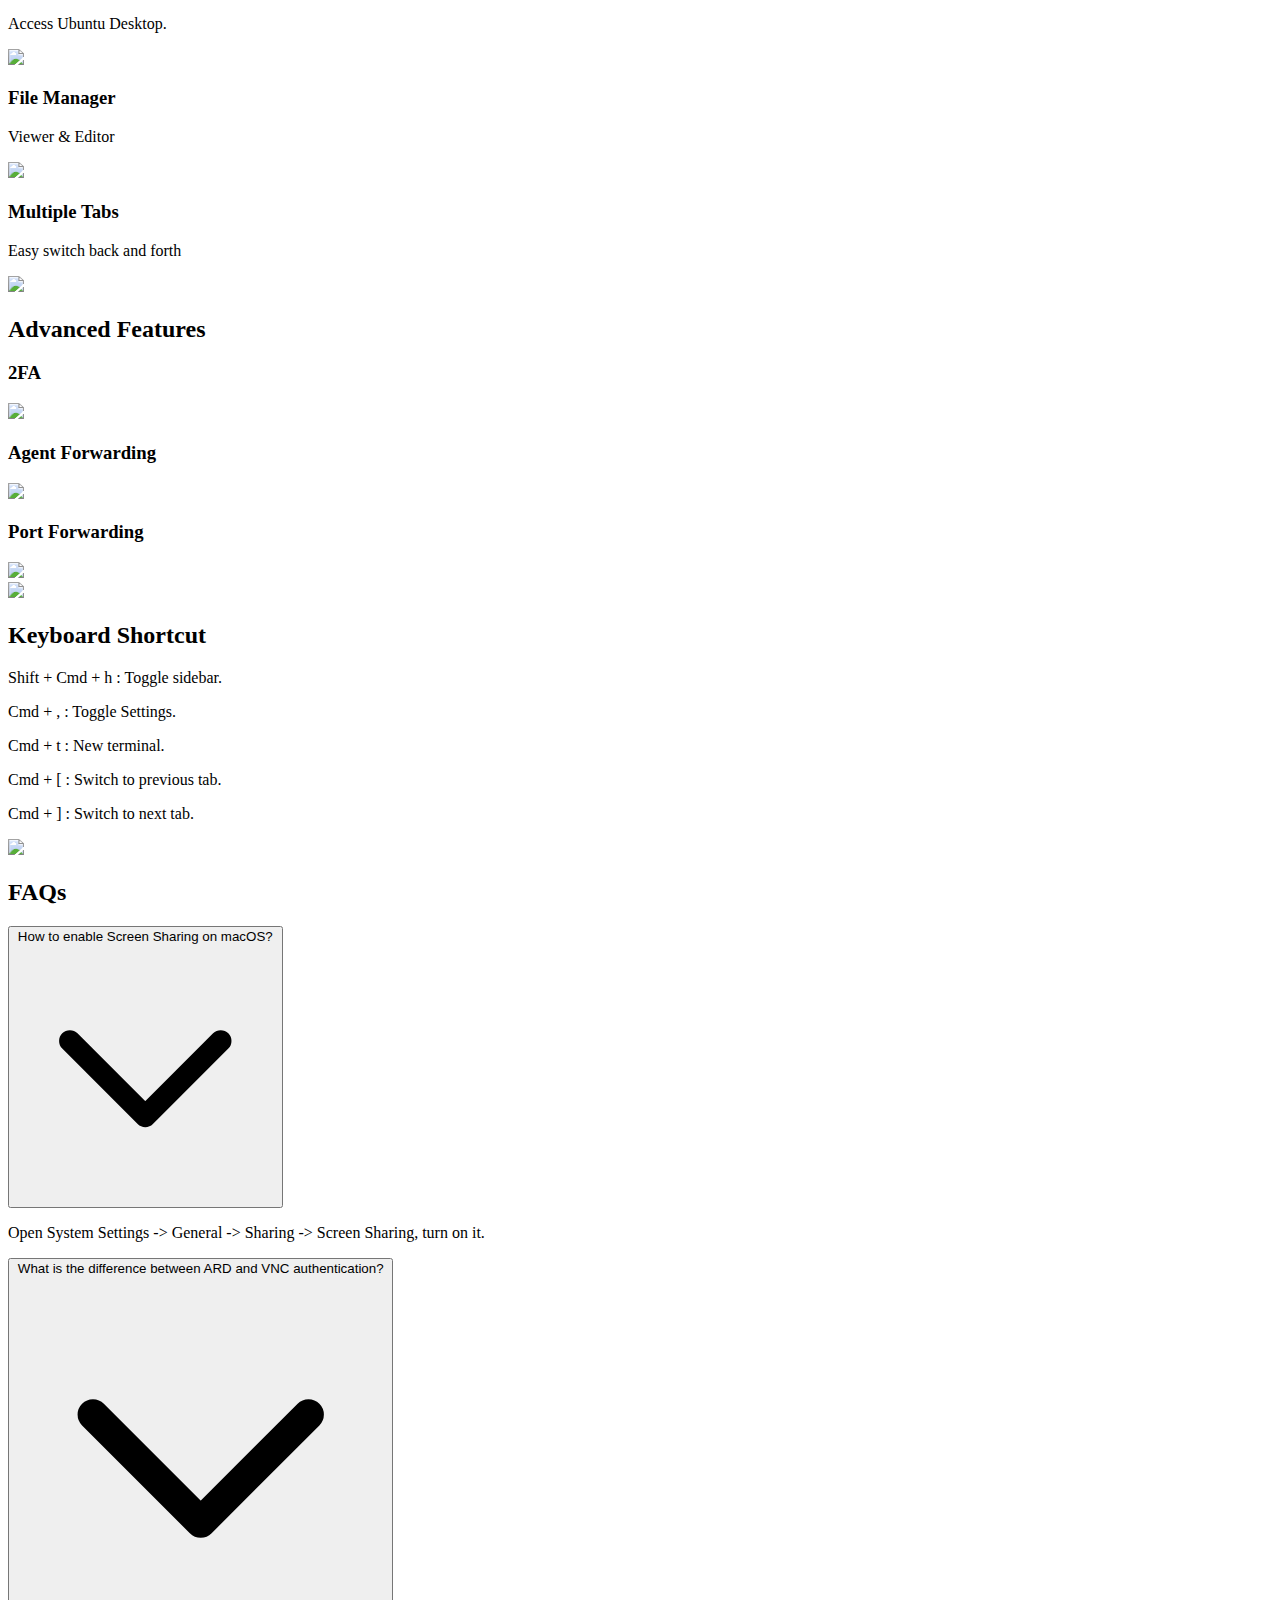
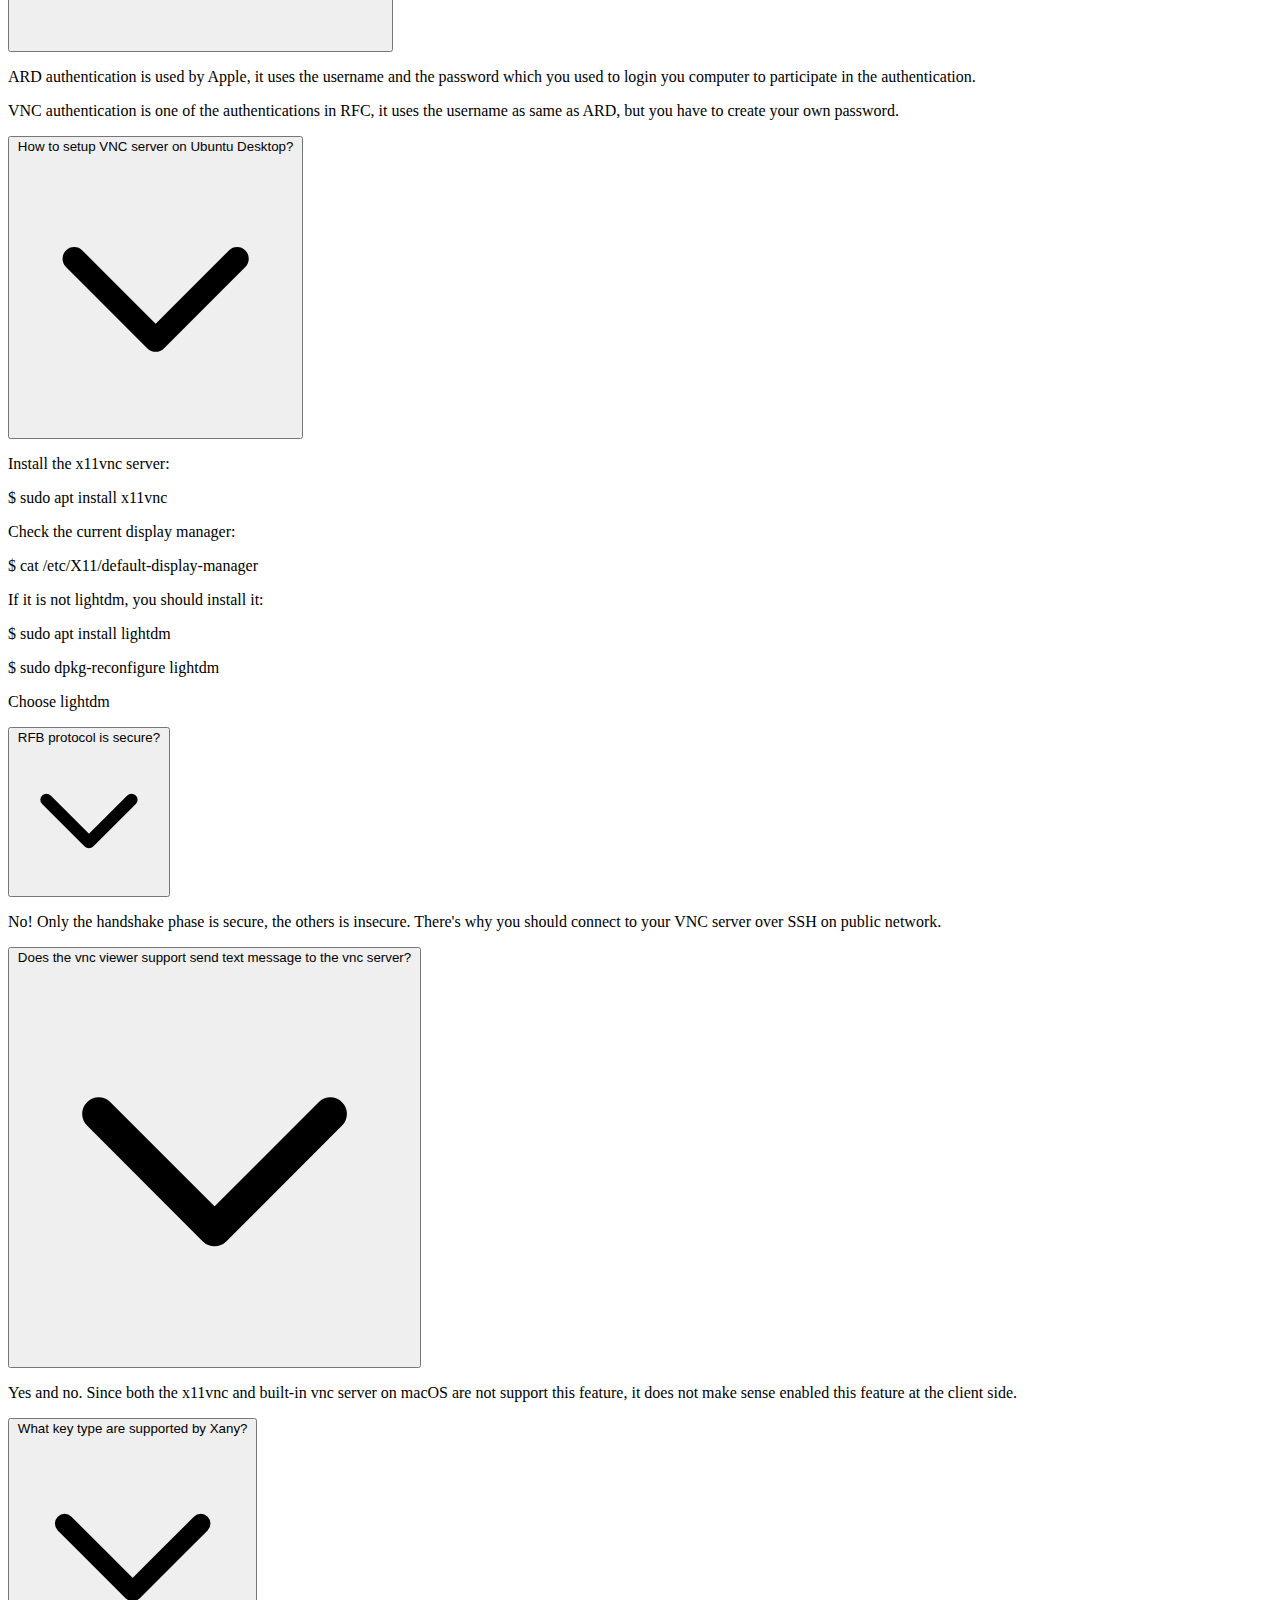
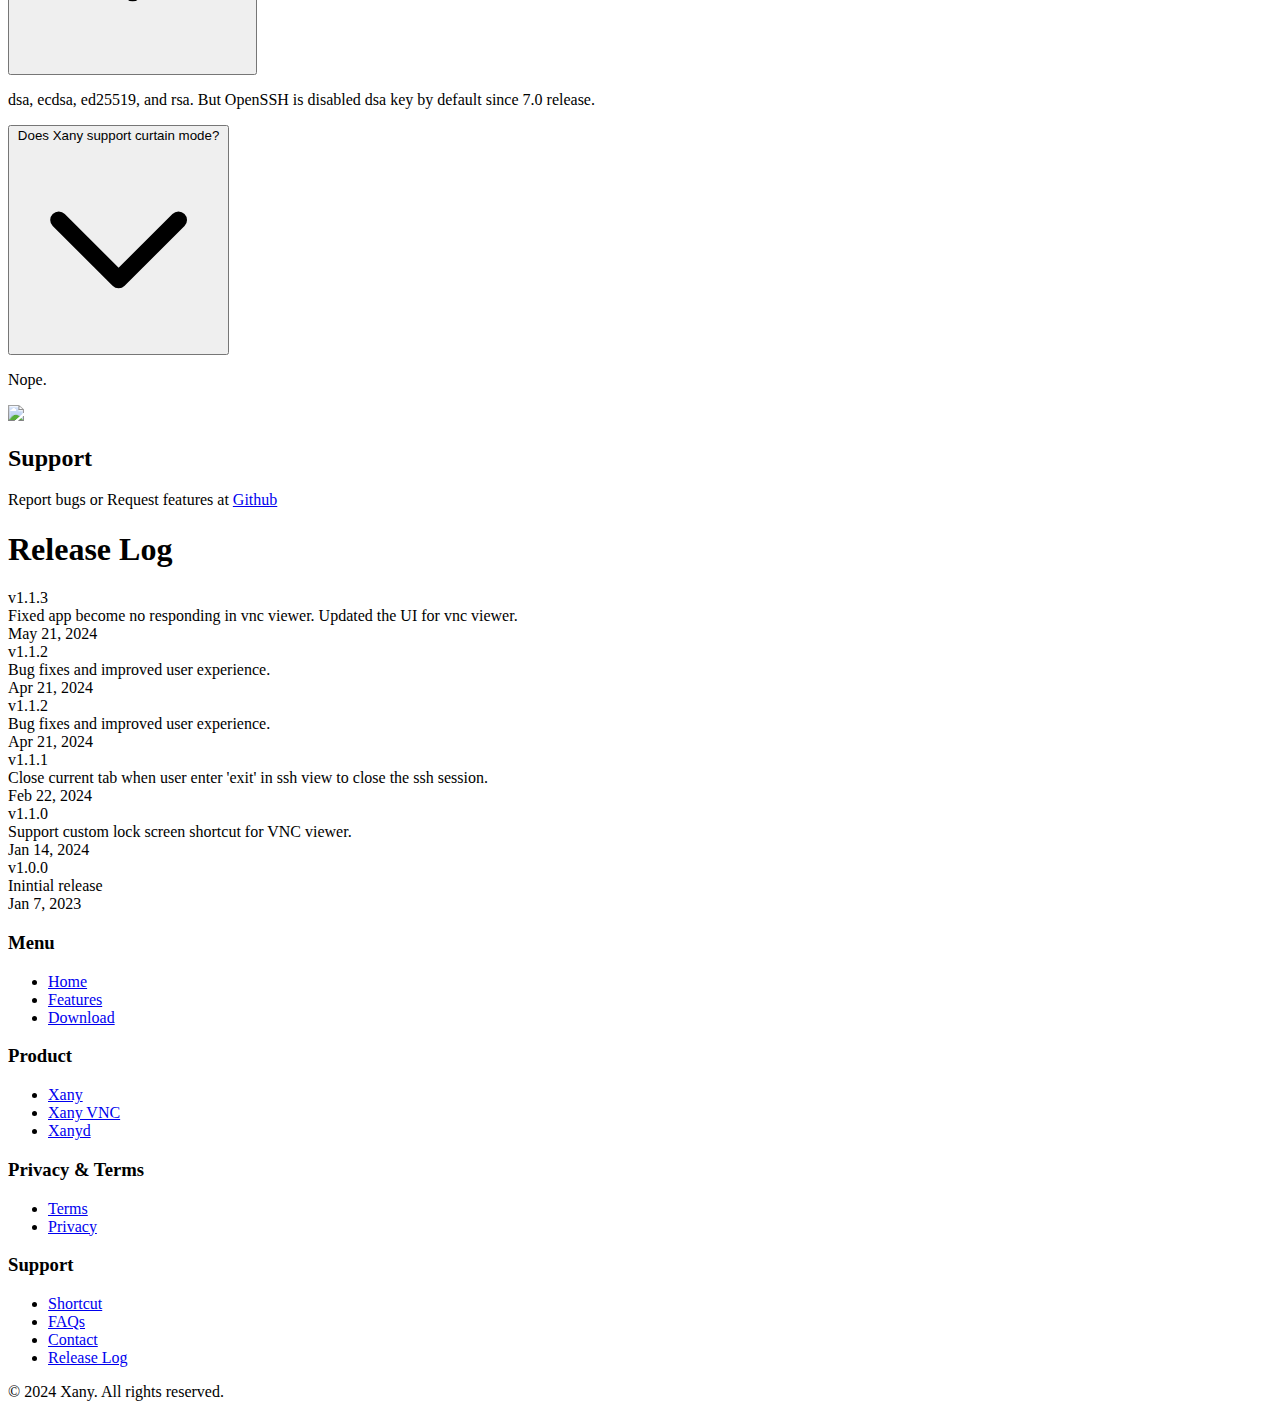
==== commit 1be184f3: "Xanyd and Xany VNC" ====
--- a/index.html
+++ b/index.html
@@ -16,11 +16,6 @@
   </style>
 
   <script>
-    function toggleMenu() {
-      const menu = document.getElementById('mobile-menu');
-      menu.classList.toggle('hidden');
-    }
-
     let slideIndex = 0;
 
     function showSlides() {
@@ -40,6 +35,11 @@
       showSlides();
     };
 
+    function toggleMenu() {
+      const menu = document.getElementById('mobile-menu');
+      menu.classList.toggle('hidden');
+    }
+
     function toggleFAQ(button) {
       const content = button.nextElementSibling;
       const icon = button.querySelector('svg');
@@ -50,39 +50,67 @@
         content.classList.add('hidden');
         icon.classList.remove('rotate-180');
       }
-  }
+    }
+
+    function toggleDropdown() {
+      const mobileDropdown = document.getElementById('mobile-dropdown');
+      mobileDropdown.classList.toggle('hidden');
+    }
   </script>
 </head>
 
 <body class="bg-gray-200">
   <nav class="bg-gray-800 p-4">
-    <div class="container mx-auto flex flex-col justify-between items-center">
-      <a href="#" class="text-white font-bold text-xl">Xany</a>
+    <div class="container mx-auto flex justify-between items-center">
+      <a href="#" class="flex items-center text-white font-bold text-xl">
+        <img src="images/icon.png" alt="Xany Logo" class="w-8 h-8 mr-2 rounded-md">
+        Xany
+      </a>
+
       <button class="block md:hidden text-white" onclick="toggleMenu()">
         <svg class="w-6 h-6" fill="none" stroke="currentColor" viewBox="0 0 24 24" xmlns="http://www.w3.org/2000/svg">
           <path stroke-linecap="round" stroke-linejoin="round" stroke-width="2" d="M4 6h16M4 12h16m-7 6h7"></path>
         </svg>
       </button>
+
       <div class="hidden md:flex space-x-4">
-        <a href="#" class="text-gray-300 hover:text-white">Home</a>
+        <div class="relative group">
+          <a class="text-gray-300 hover:text-white flex items-center space-x-1 cursor-pointer">
+            <span>Product</span>
+            <svg class="w-4 h-4 transform group-hover:rotate-180 transition duration-300" fill="none" stroke="currentColor" viewBox="0 0 24 24" xmlns="http://www.w3.org/2000/svg">
+              <path stroke-linecap="round" stroke-linejoin="round" stroke-width="2" d="M19 9l-7 7-7-7"></path>
+            </svg>
+          </a>
+          <div class="absolute left-0 mt-2 w-48 bg-gray-800 text-white rounded-md shadow-lg opacity-0 group-hover:opacity-100 transition-opacity duration-300">
+            <a href="xany_vnc.html" class="block px-4 py-2 text-sm hover:bg-gray-700">Xany VNC</a>
+            <a href="Xanyd.html" class="block px-4 py-2 text-sm hover:bg-gray-700">Xanyd</a>
+          </div>
+        </div>
         <a href="#features" class="text-gray-300 hover:text-white">Features</a>
         <a href="#shortcut" class="text-gray-300 hover:text-white">Shortcut</a>
         <a href="#faqs" class="text-gray-300 hover:text-white">FAQs</a>
         <a href="#support" class="text-gray-300 hover:text-white">Support</a>
-        <a href="#privacy" class="text-gray-300 hover:text-white">Privacy</a>
-        <a href="terms.html" class="text-gray-300 hover:text-white">Terms</a>
-        <a href="releaselog.html" class="text-gray-300 hover:text-white">Release Log</a>
+        <a href="#releaselog" class="text-gray-300 hover:text-white">Release Log</a>
       </div>
     </div>
     <div id="mobile-menu" class="hidden md:hidden flex flex-col space-y-2 mt-2">
-      <a href="#" class="text-gray-300 hover:text-white block p-2 bg-gray-700 rounded">Home</a>
+      <div class="relative">
+        <button onclick="toggleDropdown()" class="text-gray-300 hover:text-white block p-2 bg-gray-700 rounded flex justify-between items-center w-full">
+          Product
+          <svg class="w-4 h-4" fill="none" stroke="currentColor" viewBox="0 0 24 24" xmlns="http://www.w3.org/2000/svg">
+            <path stroke-linecap="round" stroke-linejoin="round" stroke-width="2" d="M19 9l-7 7-7-7"></path>
+          </svg>
+        </button>
+        <div id="mobile-dropdown" class="hidden flex flex-col bg-gray-700 text-white rounded-md mt-1">
+          <a href="XaynVNC.html" class="block px-4 py-2 text-sm hover:bg-gray-600">Xany VNC</a>
+          <a href="Xanyd.html" class="block px-4 py-2 text-sm hover:bg-gray-600">Xanyd</a>
+        </div>
+      </div>
       <a href="#features" class="text-gray-300 hover:text-white block p-2 bg-gray-700 rounded">Features</a>
       <a href="#shortcut" class="text-gray-300 hover:text-white block p-2 bg-gray-700 rounded">Shortcut</a>
       <a href="#faqs" class="text-gray-300 hover:text-white block p-2 bg-gray-700 rounded">FAQs</a>
       <a href="#support" class="text-gray-300 hover:text-white block p-2 bg-gray-700 rounded">Support</a>
-      <a href="#privacy" class="text-gray-300 hover:text-white block p-2 bg-gray-700 rounded">Privacy</a>
-      <a href="terms.html" class="text-gray-300 hover:text-white block p-2 bg-gray-700 rounded">Terms</a>
-      <a href="releaselog.html" class="text-gray-300 hover:text-white block p-2 bg-gray-700 rounded">Release Log</a>
+      <a href="#releaselog" class="text-gray-300 hover:text-white block p-2 bg-gray-700 rounded">Release Log</a>
     </div>
   </nav>
 
@@ -111,7 +139,7 @@
     </section>
 
     <section class="bg-gray-100 p-8 rounded-lg shadow-lg mb-8 flex justify-center">
-      <div class="text-center">
+      <div id="download" class="text-center">
         <h2 class="text-2xl font-bold text-center mb-6">Price</h2>
         <div class="grid grid-cols-1 gap-8 justify-items-center">
           <p class="line-through">No bullshift subscription</p>
@@ -326,35 +354,88 @@
       <div id="support" class="text-center">
         <img src="images/support.svg" class="mx-auto">
         <h2 class="text-2xl font-bold text-center mb-6">Support</h2>
-        <p class="text-gray-700">Report bugs or Request features at <a href="https://github.com/XanyApp/Xany">Github</a></p>
-      </div>
-    </section>
-
-    <section class="bg-gray-100 p-8 rounded-lg shadow-lg mb-8 flex justify-center">
-      <div id="privacy" class="text-center items-center">
-        <img src="images/secure.svg" class="mx-auto">
-        <h2 class="text-2xl font-bold text-center mb-6">Privacy</h2>
-        <div class="space-y-4">
-          <p class="text-3xl text-black">
-            All of your data are stored in iCloud.
-          </p>
-          <p class="text-3xl text-black">
-            And on your device.
-          </p>
-          <p class="text-3xl text-black">
-            We won't touch them.<br>
-          </p>
-          <p class="text-3xl text-black">
-            We can't touch them.<br>
-          </p>
-        </div>
-      </div>
-    </section>
-
+        <p class="text-gray-700">Report bugs or Request features at <a href="https://github.com/XanyApp/Xany" class="text-blue-500 hover:underline">Github</a></p>
+      </div>
+    </section>
+
+    <section class="bg-gray-100 p-8 rounded-lg shadow-lg mb-8 flex justify-center">
+      <div id="releaselog" class="text-center">
+        <div class="mb-8">
+          <h1 class="text-2xl font-bold">Release Log</h1>
+        </div>
+
+        <div class="grid grid-cols-3 gap-4 text-center">
+          <div>v1.1.3</div>
+          <div>Fixed app become no responding in vnc viewer. Updated the UI for vnc viewer.</div>
+          <div>May 21, 2024</div>
+
+          <div>v1.1.2</div>
+          <div>Bug fixes and improved user experience.</div>
+          <div>Apr 21, 2024</div>
+
+          <div>v1.1.2</div>
+          <div>Bug fixes and improved user experience.</div>
+          <div>Apr 21, 2024</div>
+
+          <div>v1.1.1</div>
+          <div>Close current tab when user enter 'exit' in ssh view to close the ssh session.</div>
+          <div>Feb 22, 2024</div>
+
+          <div>v1.1.0</div>
+          <div>Support custom lock screen shortcut for VNC viewer.</div>
+          <div>Jan 14, 2024</div>
+
+          <div>v1.0.0</div>
+          <div>Inintial release</div>
+          <div>Jan 7, 2023</div>
+        </div>
+      </div>
+    </section>
   </main>
 
-  <footer class="bg-gray-800 p-4 text-center text-white">
-    &copy; 2024 Xany. All rights reserved.
+  <footer class="bg-gray-800 text-gray-300 py-8">
+    <div class="container mx-auto grid grid-cols-2 md:grid-cols-4 gap-8 px-4">
+      <div>
+        <h3 class="font-bold uppercase mb-4 text-sm">Menu</h3>
+        <ul>
+          <li class="mb-2"><a href="#" class="hover:underline">Home</a></li>
+          <li class="mb-2"><a href="#features" class="hover:underline">Features</a></li>
+          <li class="mb-2"><a href="#download" class="hover:underline">Download</a></li>
+        </ul>
+      </div>
+
+      <div>
+        <h3 class="font-bold uppercase mb-4 text-sm">Product</h3>
+        <ul>
+          <li class="mb-2"><a href="index.html" class="hover:underline">Xany</a></li>
+          <li class="mb-2"><a href="xany_vnc.html" class="hover:underline">Xany VNC</a></li>
+          <li class="mb-2"><a href="xanyd.html" class="hover:underline">Xanyd</a></li>
+        </ul>
+      </div>
+
+      <div>
+        <h3 class="font-bold uppercase mb-4 text-sm">Privacy & Terms</h3>
+        <ul>
+          <li class="mb-2"><a href="terms.html" class="hover:underline">Terms</a></li>
+          <li class="mb-2"><a href="privacy.html" class="hover:underline">Privacy</a></li>
+        </ul>
+      </div>
+  
+      <div>
+        <h3 class="font-bold uppercase mb-4 text-sm">Support</h3>
+        <ul>
+          <li class="mb-2"><a href="#shortcut" class="hover:underline">Shortcut</a></li>
+          <li class="mb-2"><a href="#faqs" class="hover:underline">FAQs</a></li>
+          <li class="mb-2"><a href="mailto:support@xany.app" class="hover:underline">Contact</a></li>
+          <li class="mb-2"><a href="#releaselog" class="hover:underline">Release Log</a></li>
+        </ul>
+      </div>
+    </div>
+  
+    <div class="border-t border-gray-700 mt-8 pt-4 px-4 flex justify-center items-center">
+      <p class="text-sm">&copy; 2024 Xany. All rights reserved.</p>
+    </div>
   </footer>
+
 </body>
 </html>
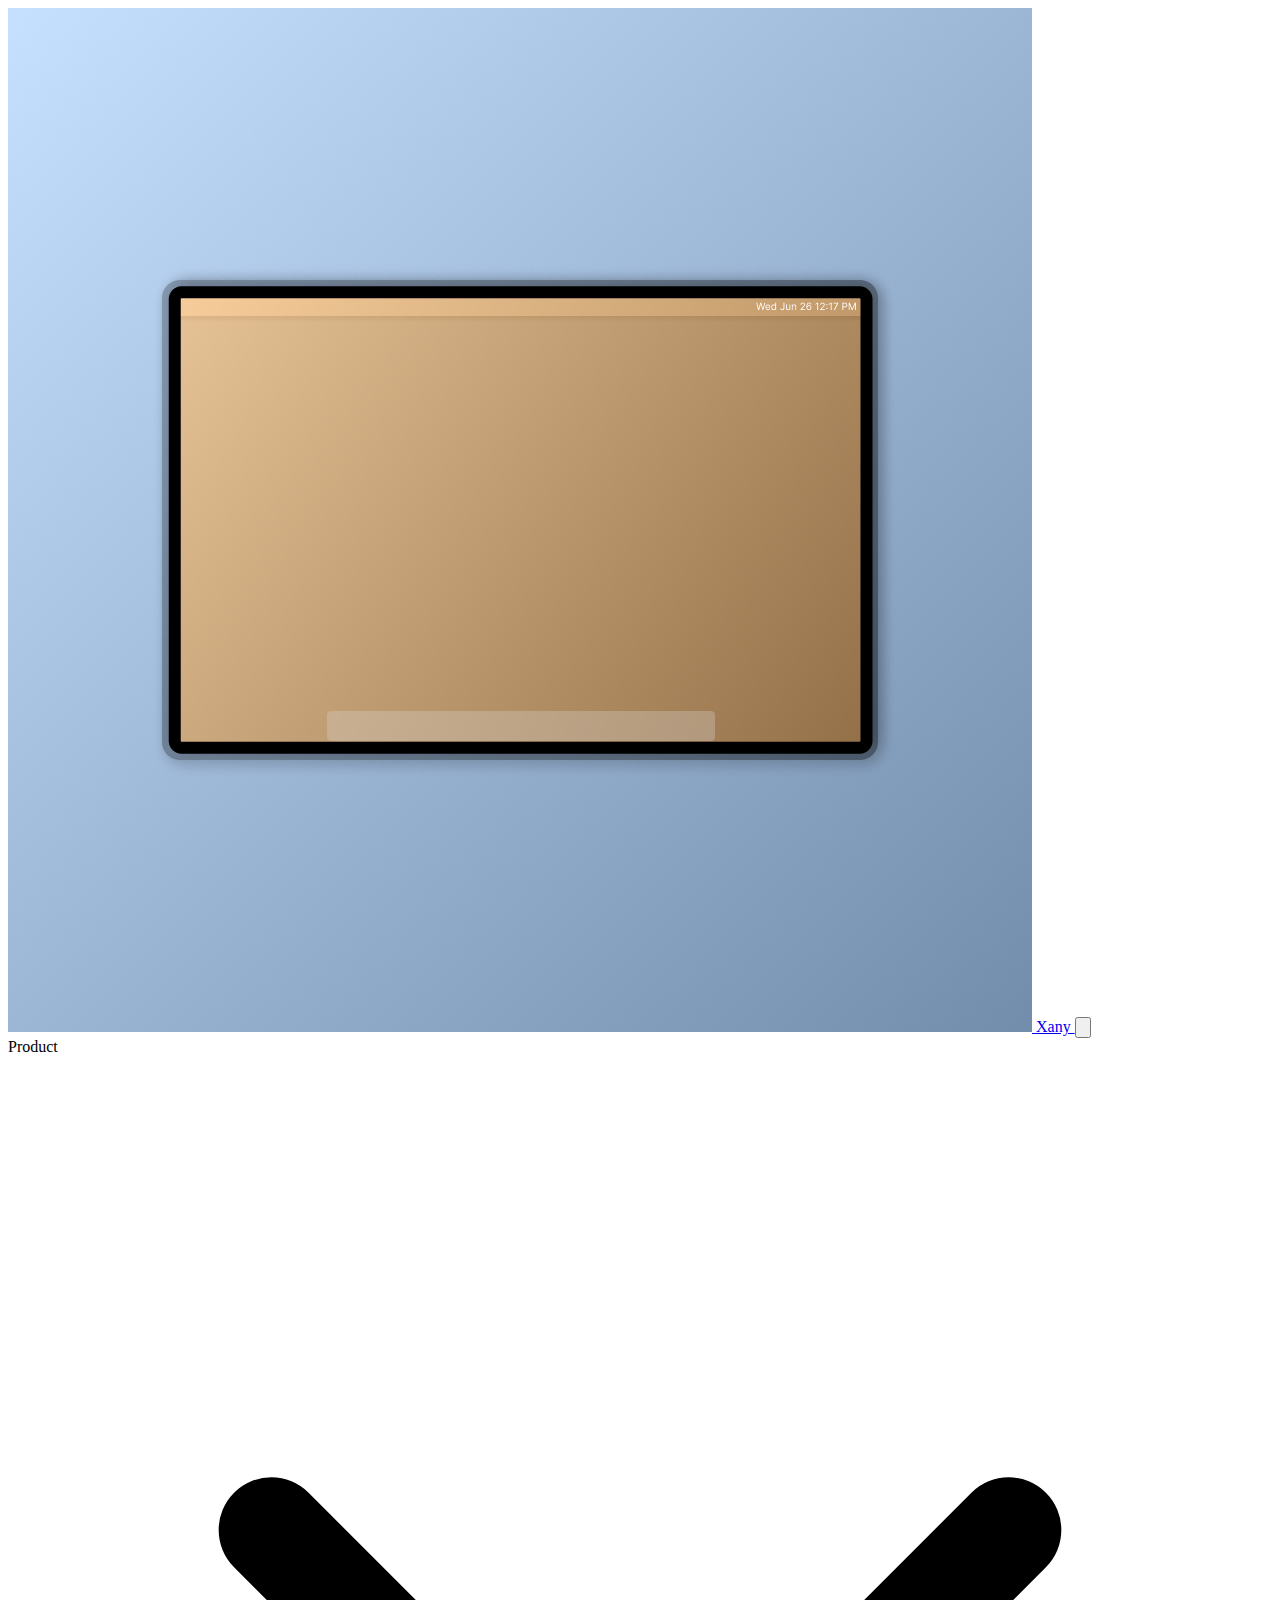
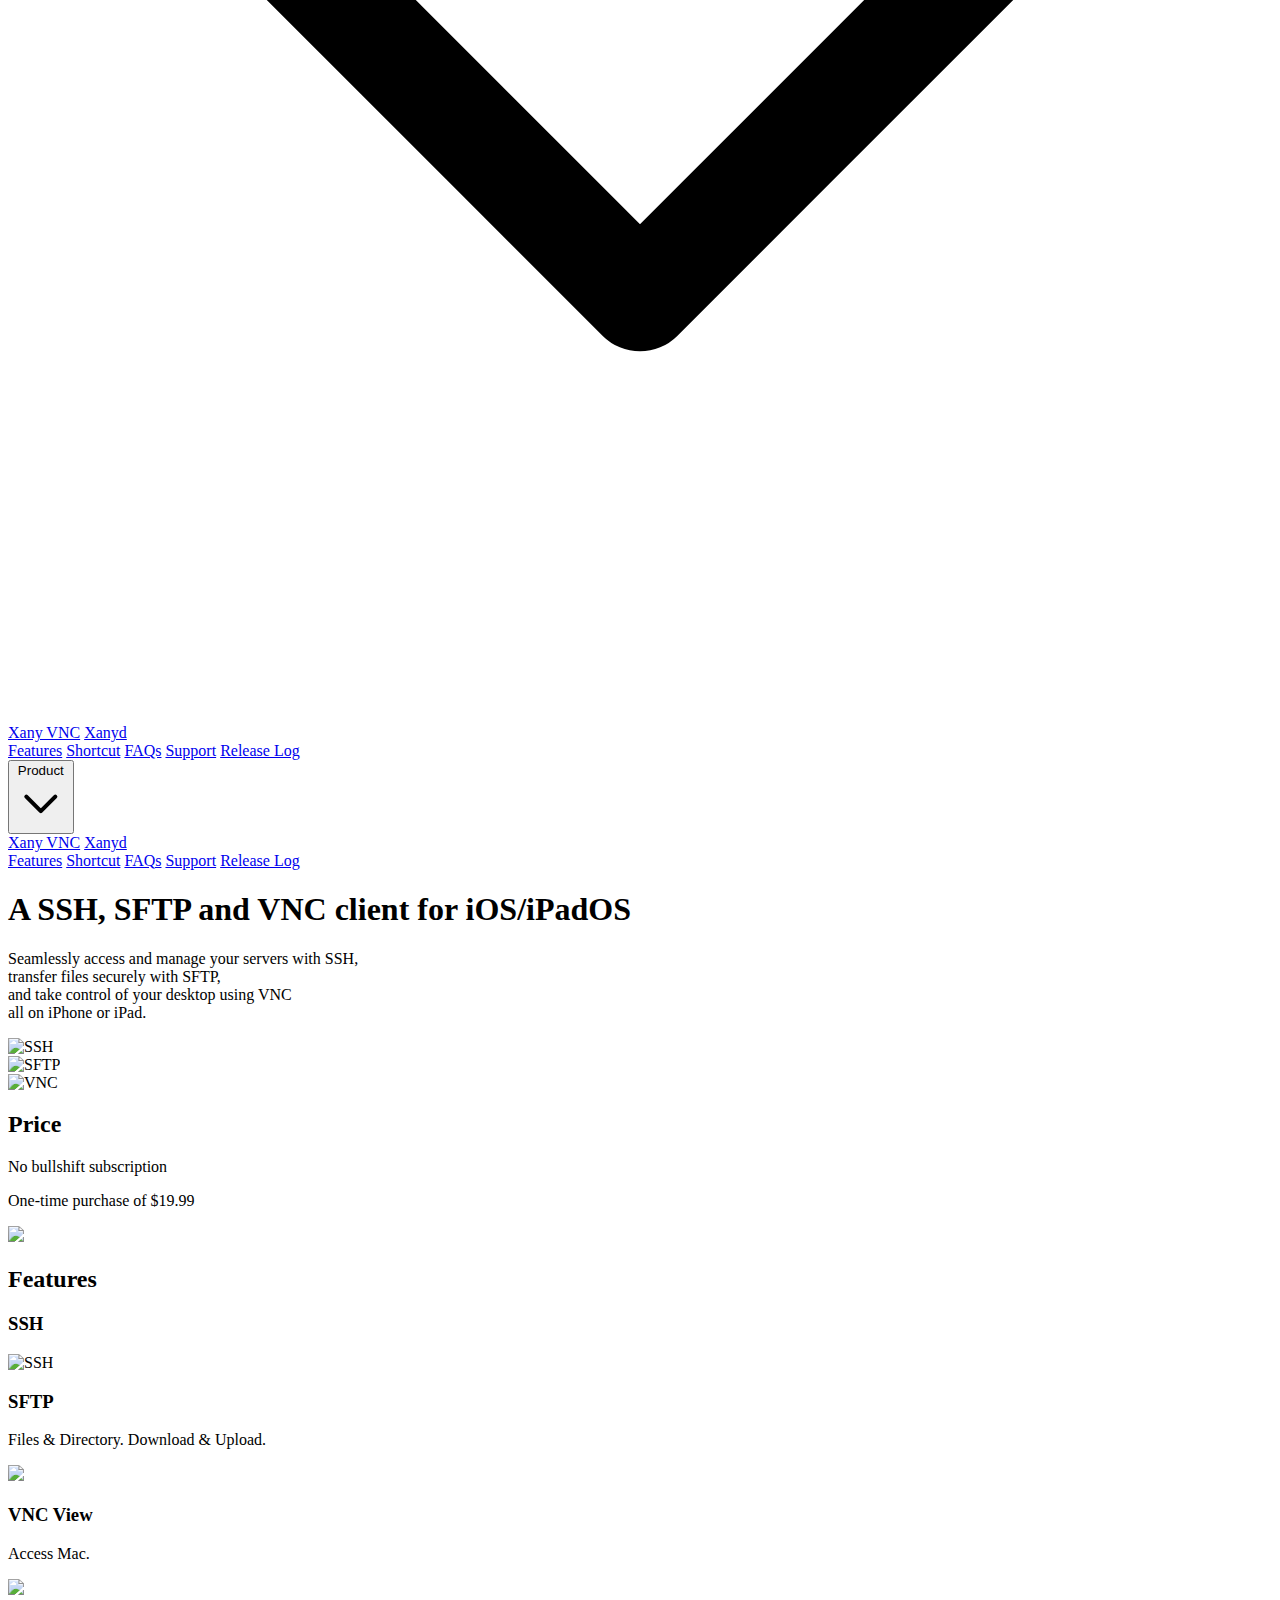
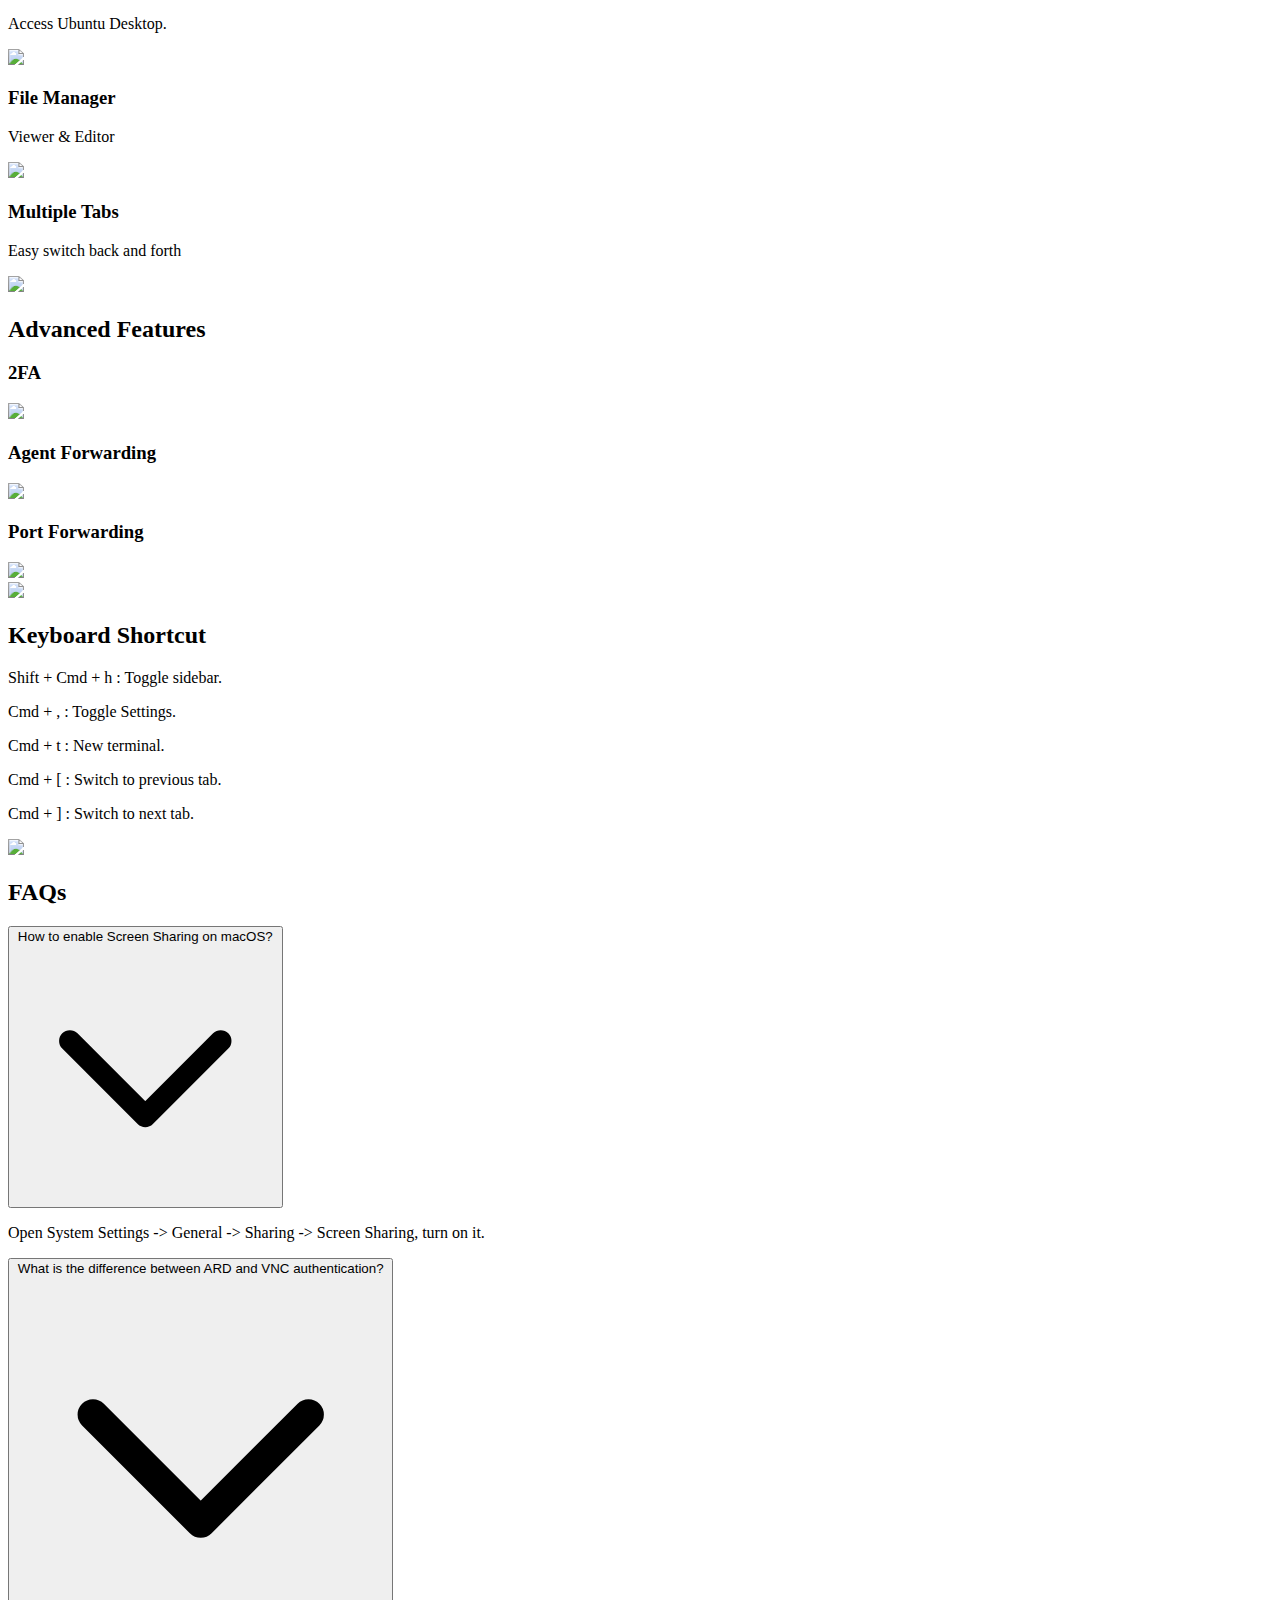
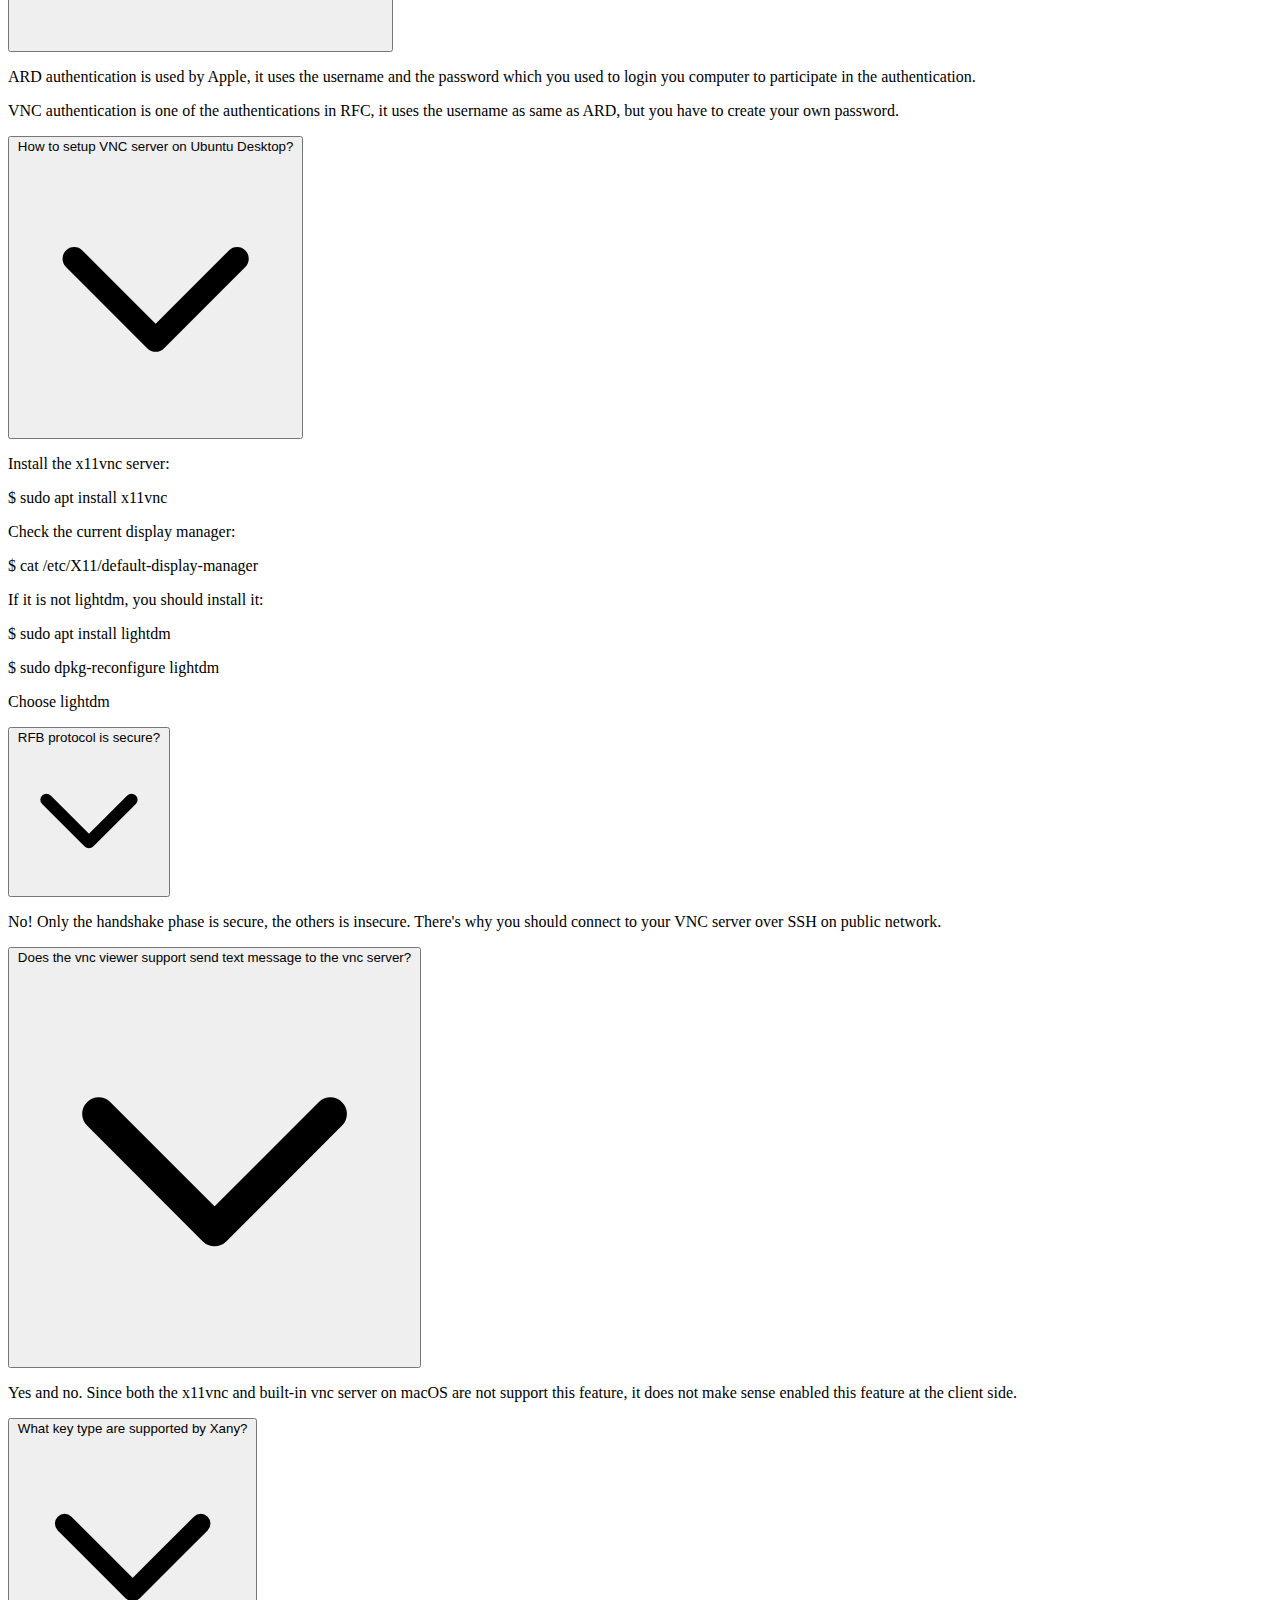
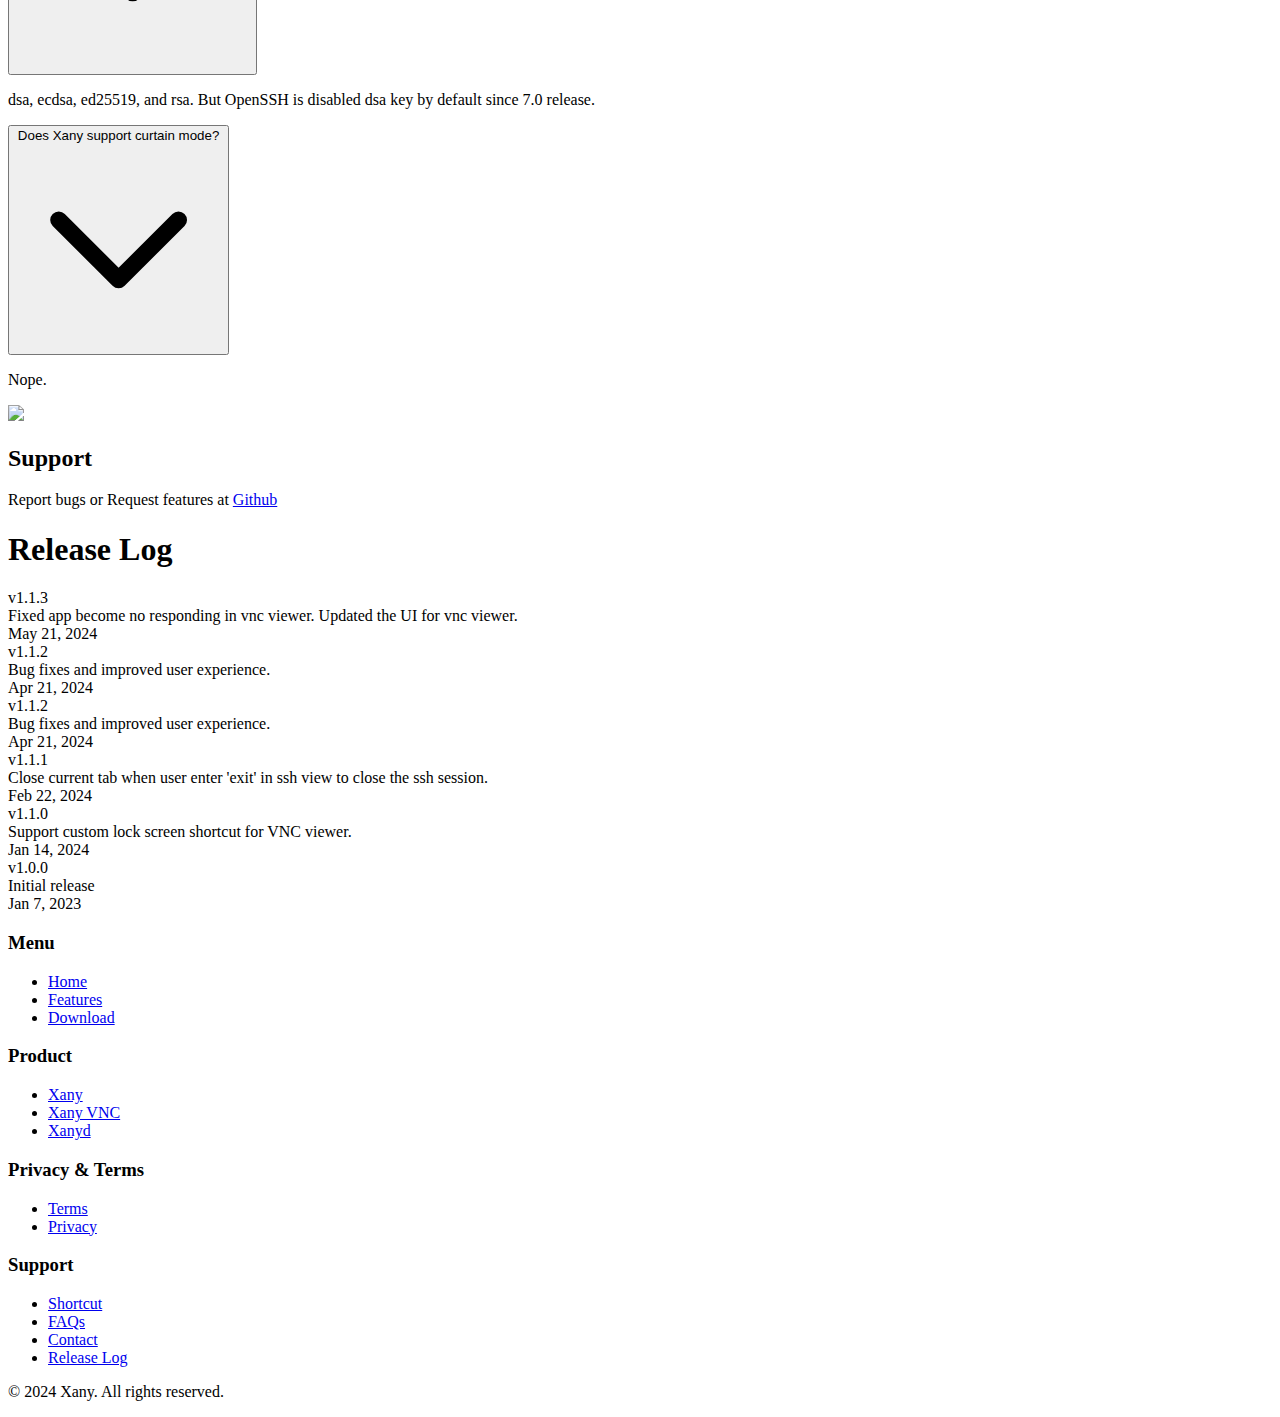
==== commit 47e3efa5: "Fix link error" ====
--- a/index.html
+++ b/index.html
@@ -102,7 +102,7 @@
           </svg>
         </button>
         <div id="mobile-dropdown" class="hidden flex flex-col bg-gray-700 text-white rounded-md mt-1">
-          <a href="XaynVNC.html" class="block px-4 py-2 text-sm hover:bg-gray-600">Xany VNC</a>
+          <a href="xany_vnc.html" class="block px-4 py-2 text-sm hover:bg-gray-600">Xany VNC</a>
           <a href="Xanyd.html" class="block px-4 py-2 text-sm hover:bg-gray-600">Xanyd</a>
         </div>
       </div>
@@ -386,7 +386,7 @@
           <div>Jan 14, 2024</div>
 
           <div>v1.0.0</div>
-          <div>Inintial release</div>
+          <div>Initial release</div>
           <div>Jan 7, 2023</div>
         </div>
       </div>
